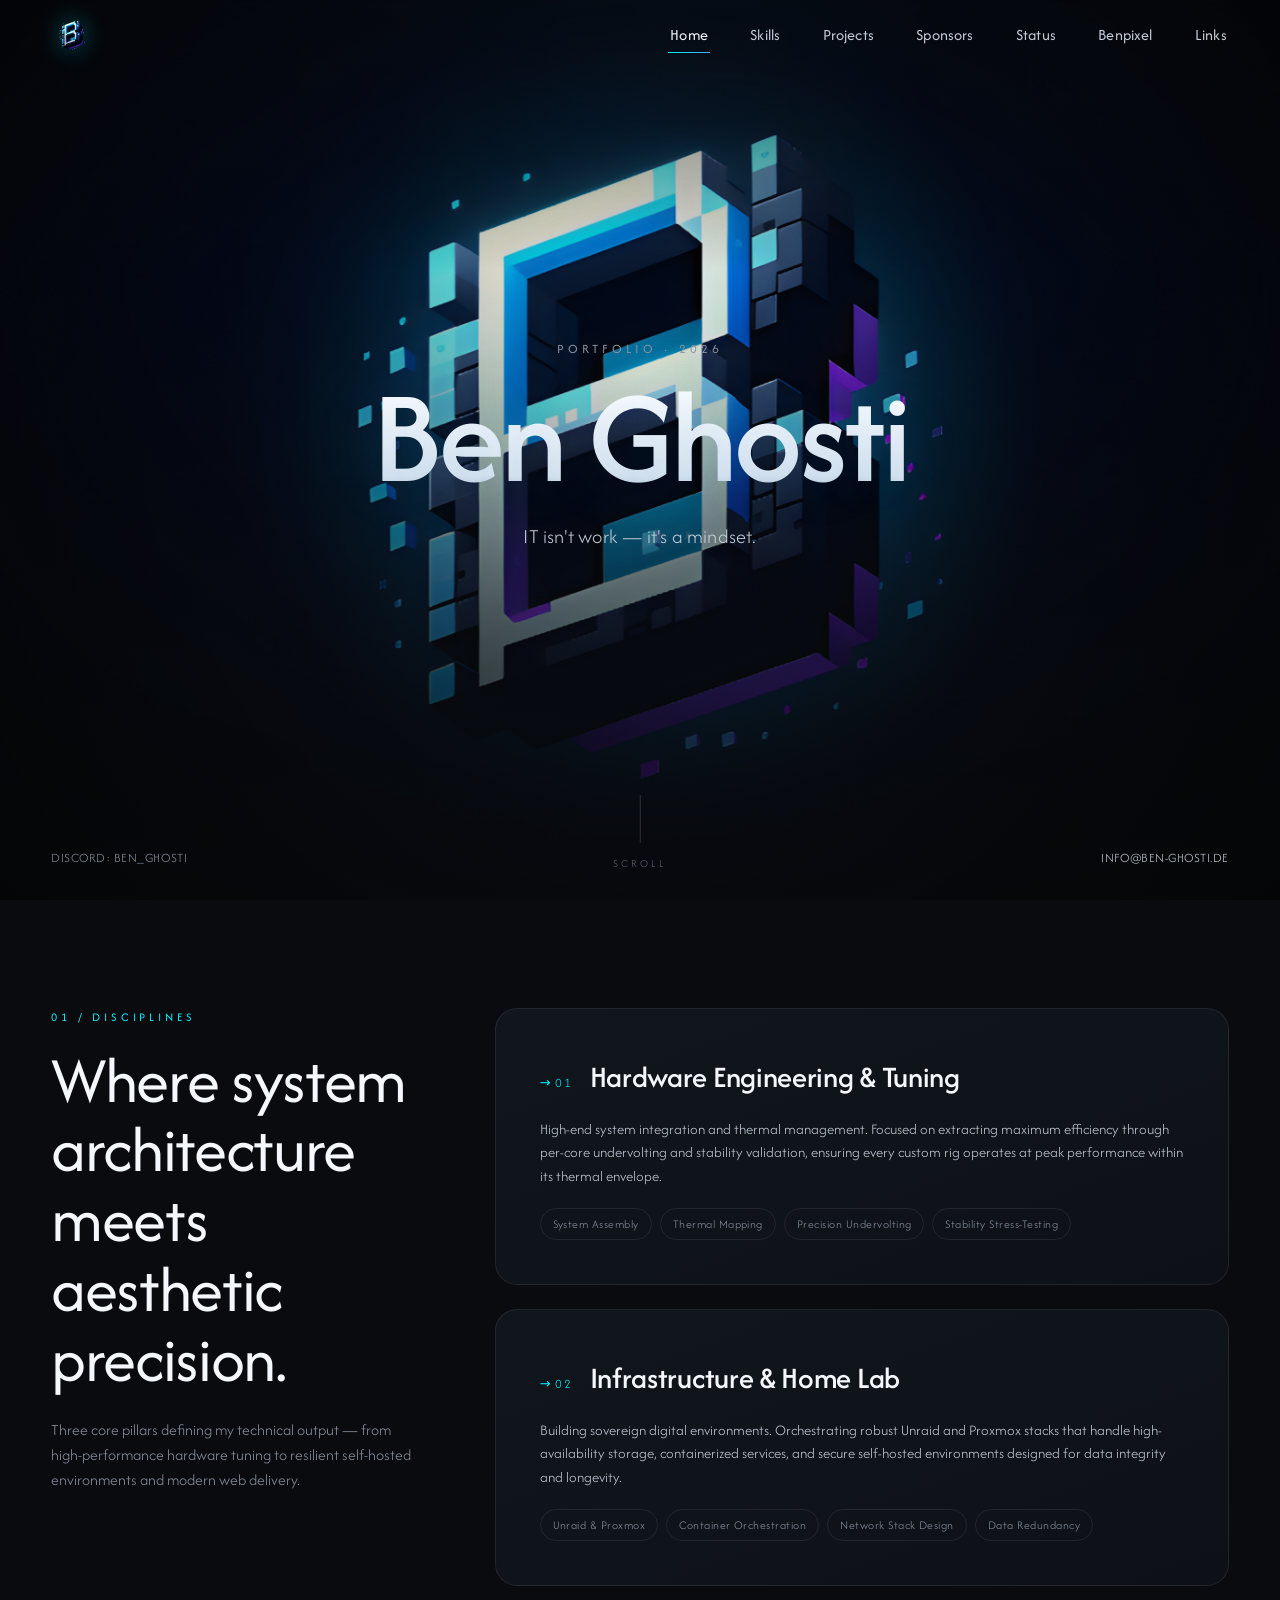
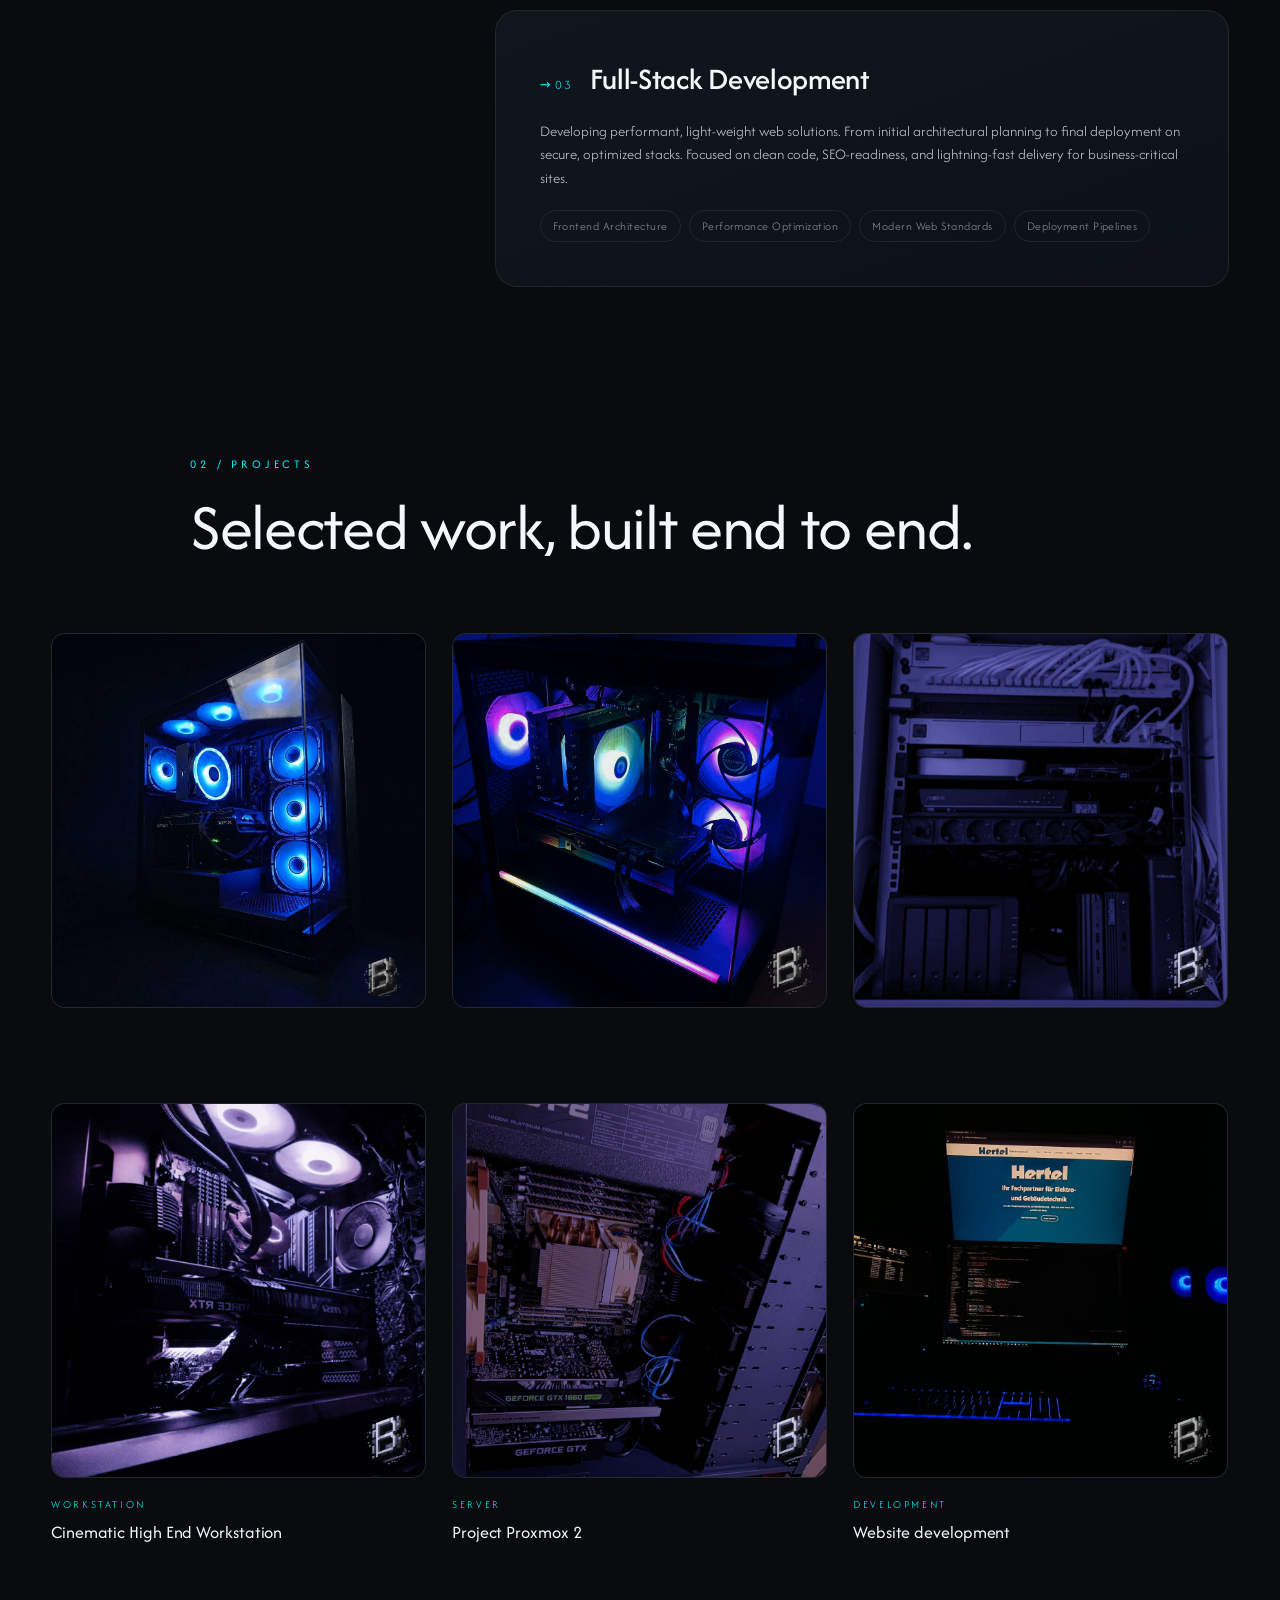
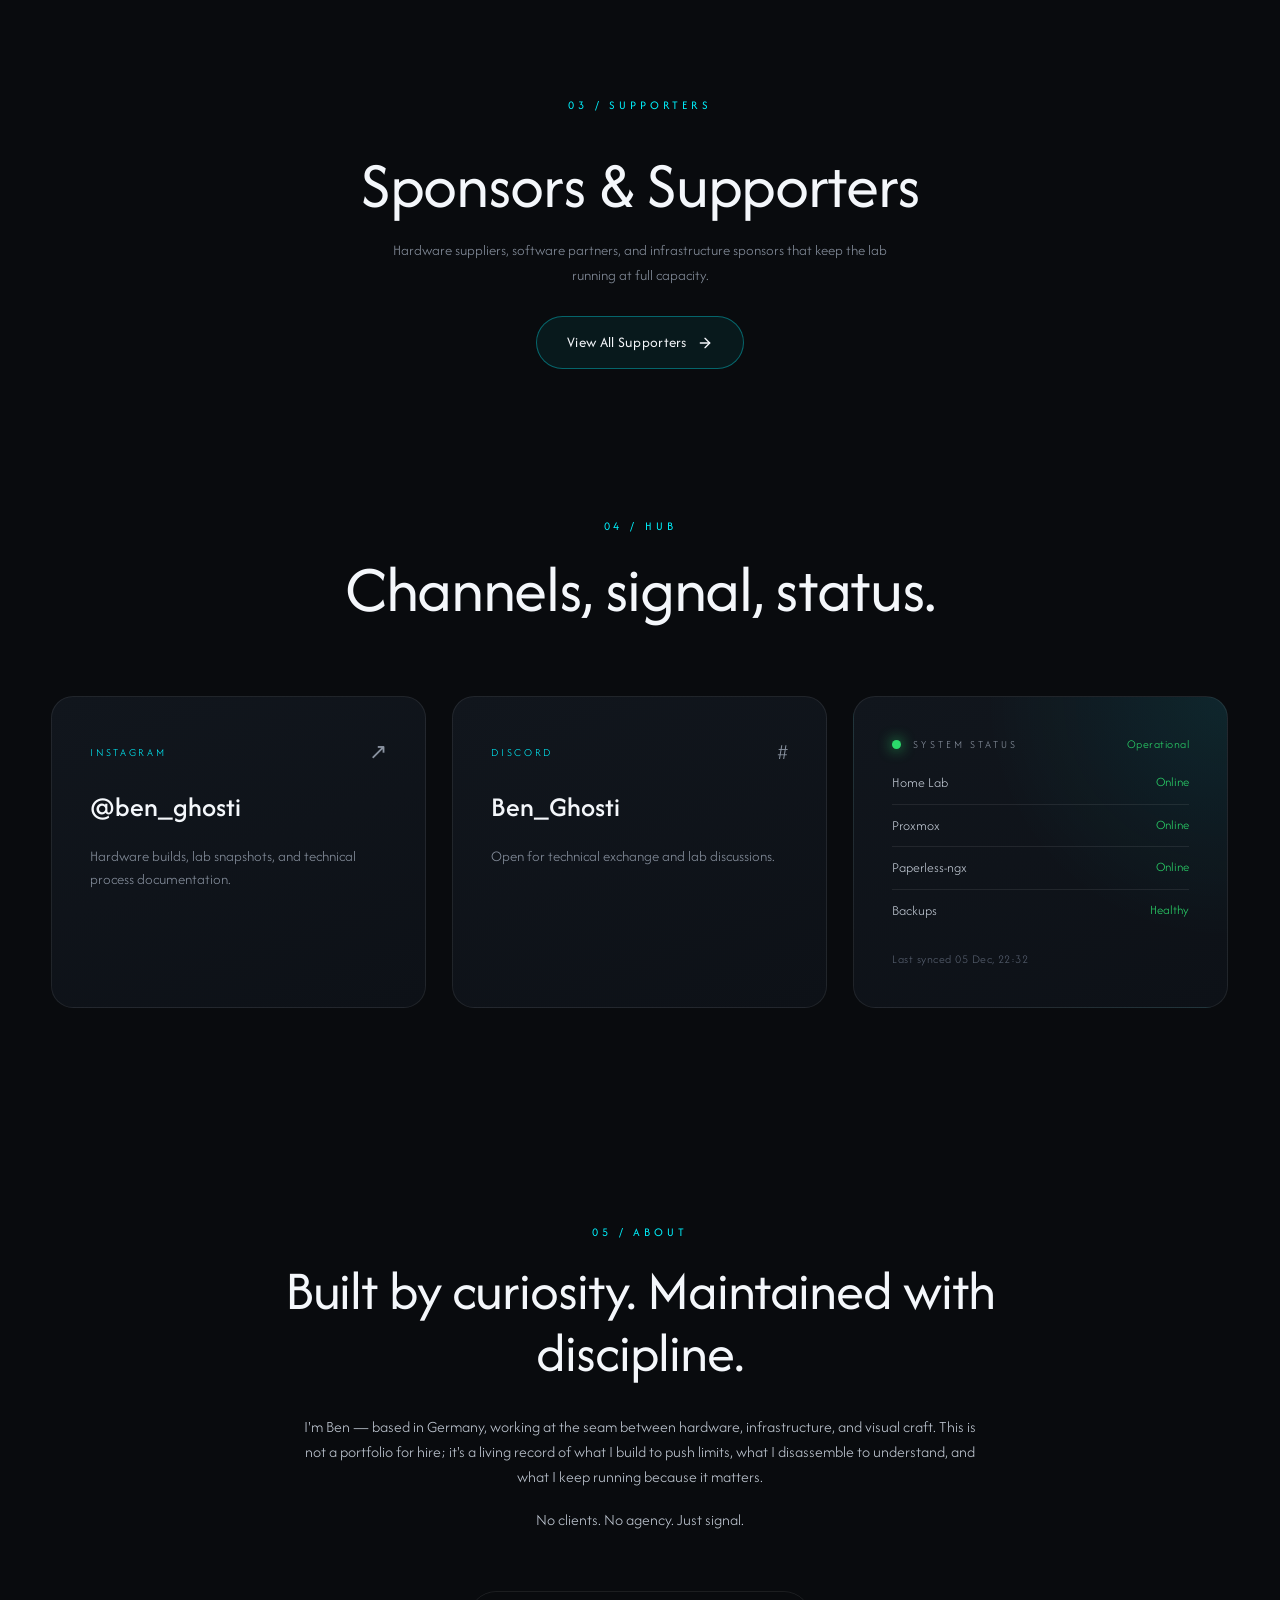
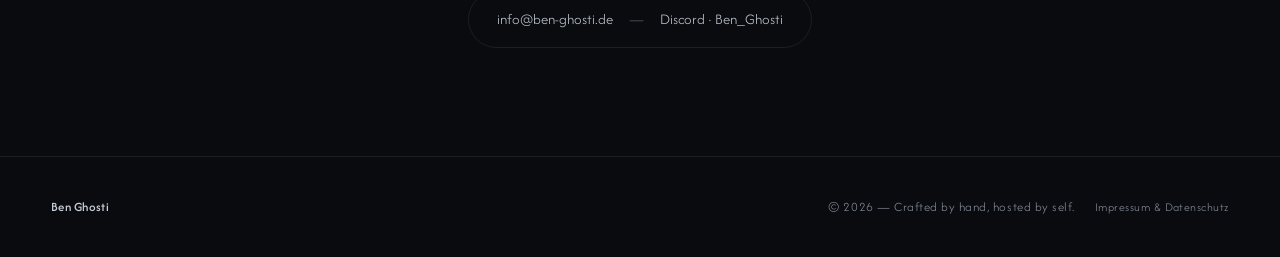
==== index.html @ a47c977f "Fix SEO, accessibility and mobile audit findings" ====
<!DOCTYPE html>

<html lang="en">
<head>
<meta charset="utf-8"/>
<meta content="width=device-width, initial-scale=1.0" name="viewport"/>
<meta content="Ben Ghosti — IT isn't work, it's a mindset. Hardware engineering, home lab infrastructure, and digital craftsmanship." name="description"/>
<meta content="#090b0e" name="theme-color"/>
<title>Ben Ghosti — IT Mindset</title>
<link href="assets/images/logo.png" rel="icon" type="image/png"/>
<link href="assets/css/fonts.css" rel="stylesheet"/>
<!-- Preload für optimierten LCP (Above-the-Fold Hero-Image) -->
<link as="image" fetchpriority="high" href="assets/images/hero-bg.jpg" rel="preload"/>
<link href="assets/css/style.css?v=20261116-3" rel="stylesheet"/>
<link rel="canonical" href="https://ben-ghosti.de/" />
<!-- JSON-LD für Sitelinks und Such-Integration -->
<script type="application/ld+json">
{
  "@context": "https://schema.org",
  "@type": "WebSite",
  "name": "Ben Ghosti IT Portfolio",
  "url": "https://ben-ghosti.de/",
  "hasPart": [
    { "@type": "WebPage", "name": "Projects", "url": "https://ben-ghosti.de/#projects" },
    { "@type": "WebPage", "name": "Skills", "url": "https://ben-ghosti.de/#domains" },
    { "@type": "WebPage", "name": "Sponsors", "url": "https://ben-ghosti.de/sponsors.html" },
    { "@type": "WebPage", "name": "System Status", "url": "https://ben-ghosti.de/status.html" },
    { "@type": "WebPage", "name": "Benpixel", "url": "https://ben-ghosti.de/benpixel/" }
  ]
}
</script>
</head>
<body>
<div aria-hidden="true" class="global-glow" data-global-glow=""></div>
<div aria-hidden="true" class="cursor-dot" data-cursor-dot=""></div>
<div aria-hidden="true" class="cursor-ring" data-cursor-ring=""></div>
<header class="nav-bar" data-nav="">
<div class="nav-inner">
<a aria-label="Ben Ghosti home" class="nav-brand" href="./index.html">
<img alt="Ben Ghosti logo" class="brand-mark" src="assets/images/logo.png"/>
</a>
<nav aria-label="Primary" class="nav-links" id="primary-nav">
<a class="nav-link active" href="./index.html">Home</a>
<a class="nav-link" href="./index.html#domains">Skills</a>
<a class="nav-link" href="./index.html#projects">Projects</a>
<a class="nav-link" href="./sponsors.html">Sponsors</a>
<a class="nav-link" href="./status.html">Status</a>
<a class="nav-link" href="./benpixel/">Benpixel</a>
<a class="nav-link" href="./index.html#links">Links</a>
</nav>
<button aria-controls="primary-nav" aria-expanded="false" aria-label="Toggle navigation" class="nav-toggle" data-nav-toggle="" type="button">
<span class="toggle-bar"></span>
<span class="toggle-bar"></span>
<span class="toggle-bar"></span>
</button>
</div>
</header>
<div class="nav-scrim" data-nav-scrim aria-hidden="true"></div>
<main>
<section class="section-hero" id="home">
<div class="hero-background-wrapper">
<img alt="" aria-hidden="true" class="hero-image" decoding="async" fetchpriority="high" src="assets/images/hero-bg.jpg"/>
<div class="hero-veil"></div>
<div class="hero-vignette"></div>
</div>
<div class="hero-content">
<p class="hero-eyebrow">Portfolio · 2026</p>
<h1 class="hero-title">Ben Ghosti</h1>
<p class="hero-tagline">IT isn't work — it's a mindset.</p>
</div>
<div class="hero-meta hero-meta-bottom-left">
<span class="meta-label">Discord: Ben_Ghosti</span>
</div>
<div class="hero-meta hero-meta-bottom-right">
<a class="meta-link" href="mailto:info@ben-ghosti.de">Info@ben-ghosti.de</a>
</div>
<a aria-label="Scroll to next section" class="hero-scroll" href="#domains">
<span class="scroll-track"><span class="scroll-thumb"></span></span>
<span class="scroll-label">Scroll</span>
</a>
</section>
<section class="section section-domains" id="domains">
<div class="grid-ratio-1x2">
<aside class="domain-sticky">
<p class="section-index">01 / Disciplines</p>
<h2 class="section-title">Where system architecture meets aesthetic precision.</h2>
<p class="section-lead">Three core pillars defining my technical output — from high-performance hardware tuning to resilient self-hosted environments and modern web delivery.</p>
</aside>
<div class="domain-stack">
<article class="card-2">
<header class="card-head">
<span class="card-index">→ 01</span>
<h3 class="card-title">Hardware Engineering &amp; Tuning</h3>
</header>
<p class="card-body">High-end system integration and thermal management. Focused on extracting maximum efficiency through per-core undervolting and stability validation, ensuring every custom rig operates at peak performance within its thermal envelope.</p>
<ul class="card-tags">
<li>System Assembly</li>
<li>Thermal Mapping</li>
<li>Precision Undervolting</li>
<li>Stability Stress-Testing</li>
</ul>
</article>
<article class="card-2">
<header class="card-head">
<span class="card-index">→ 02</span>
<h3 class="card-title">Infrastructure &amp; Home Lab</h3>
</header>
<p class="card-body">Building sovereign digital environments. Orchestrating robust Unraid and Proxmox stacks that handle high-availability storage, containerized services, and secure self-hosted environments designed for data integrity and longevity.</p>
<ul class="card-tags">
<li>Unraid &amp; Proxmox</li>
<li>Container Orchestration</li>
<li>Network Stack Design</li>
<li>Data Redundancy</li>
</ul>
</article>
<article class="card-2">
<header class="card-head">
<span class="card-index">→ 03</span>
<h3 class="card-title">Full-Stack Development</h3>
</header>
<p class="card-body">Developing performant, light-weight web solutions. From initial architectural planning to final deployment on secure, optimized stacks. Focused on clean code, SEO-readiness, and lightning-fast delivery for business-critical sites.</p>
<ul class="card-tags">
<li>Frontend Architecture</li>
<li>Performance Optimization</li>
<li>Modern Web Standards</li>
<li>Deployment Pipelines</li>
</ul>
</article>
</div>
</div>
</section>
<section class="section section-projects" id="projects">
<header class="section-header">
<p class="section-index">02 / Projects</p>
<h2 class="section-title">Selected work, built end to end.</h2>
</header>
<div class="project-grid">
<div class="project-card">
<div class="utility-aspect-1x1">
<img alt="My Workstation — Glacier" decoding="async" height="800" loading="lazy" src="assets/images/project1.jpg" width="800"/>
</div>
<div class="project-meta">
<span class="project-tag">Build</span>
<h3 class="project-name">My Workstation — Glacier</h3>
</div>
</div>
<div class="project-card">
<div class="utility-aspect-1x1">
<img alt="Gaming Build with air cooling" decoding="async" height="800" loading="lazy" src="assets/images/project2.jpg" width="800"/>
</div>
<div class="project-meta">
<span class="project-tag">Home Lab</span>
<h3 class="project-name">Gaming Build</h3>
</div>
</div>
<div class="project-card">
<div class="utility-aspect-1x1">
<img alt="Custom Network Stack Rack" decoding="async" height="800" loading="lazy" src="assets/images/project3.jpg" width="800"/>
</div>
<div class="project-meta">
<span class="project-tag">Network</span>
<h3 class="project-name">Network Stack</h3>
</div>
</div>
<div class="project-card">
<div class="utility-aspect-1x1">
<img alt="Cinematic High End Workstation Detail" decoding="async" height="800" loading="lazy" src="assets/images/project4.jpg" width="800"/>
</div>
<div class="project-meta">
<span class="project-tag">Workstation</span>
<h3 class="project-name">Cinematic High End Workstation</h3>
</div>
</div>
<div class="project-card">
<div class="utility-aspect-1x1">
<img alt="Project Proxmox 2 Server Hardware" decoding="async" height="800" loading="lazy" src="assets/images/project5.jpg" width="800"/>
</div>
<div class="project-meta">
<span class="project-tag">Server</span>
<h3 class="project-name">Project Proxmox 2</h3>
</div>
</div>
<div class="project-card">
<div class="utility-aspect-1x1">
<img alt="Website development workspace" decoding="async" height="800" loading="lazy" src="assets/images/project6.jpg" width="800"/>
</div>
<div class="project-meta">
<span class="project-tag">Development</span>
<h3 class="project-name">Website development</h3>
</div>
</div>
</div>
</section>
<section class="section section-sponsors-teaser" id="sponsors-teaser">
<div class="section-container">
<div class="teaser-box">
<p class="section-index">03 / Supporters</p>
<h2 class="section-heading">Sponsors &amp; Supporters</h2>
<p class="section-subheading">Hardware suppliers, software partners, and infrastructure sponsors that keep the lab running at full capacity.</p>
<a class="cta-button" href="./sponsors.html">
          View All Supporters
          <svg aria-hidden="true" class="cta-icon" fill="none" height="16" stroke="currentColor" stroke-linecap="round" stroke-linejoin="round" stroke-width="2" viewbox="0 0 24 24" width="16" xmlns="http://www.w3.org/2000/svg"><line x1="5" x2="19" y1="12" y2="12"></line><polyline points="12 5 19 12 12 19"></polyline></svg>
</a>
</div>
</div>
</section>
<section class="section section-links" id="links">
<header class="section-header">
<p class="section-index">04 / Hub</p>
<h2 class="section-title">Channels, signal, status.</h2>
</header>
<div class="link-hub">
<a class="link-card" href="https://instagram.com/ben_ghosti" rel="noopener noreferrer" target="_blank">
<div class="link-card-head">
<span class="link-card-tag">Instagram</span>
<span aria-hidden="true" class="link-card-arrow">↗</span>
</div>
<h3 class="link-card-title">@ben_ghosti</h3>
<p class="link-card-desc">Hardware builds, lab snapshots, and technical process documentation.</p>
</a>
<div class="link-card">
<div class="link-card-head">
<span class="link-card-tag">Discord</span>
<span aria-hidden="true" class="link-card-arrow">#</span>
</div>
<h3 class="link-card-title">Ben_Ghosti</h3>
<p class="link-card-desc">Open for technical exchange and lab discussions.</p>
</div>
<a class="status-module reveal is-visible" data-status-module="" href="./status.html">
<div class="status-head">
<div class="status-led" data-status-led=""></div>
<span class="status-label">System Status</span>
<span class="status-state" data-status-state="">Operational</span>
</div>
<ul class="status-list">
<li><span>Home Lab</span><em data-status-item="">Online</em></li>
<li><span>Proxmox</span><em data-status-item="">Online</em></li>
<li><span>Paperless-ngx</span><em data-status-item="">Online</em></li>
<li><span>Backups</span><em data-status-item="">Healthy</em></li>
</ul>
<p class="status-foot">Last synced <time data-status-time="">09 Jun, 22:10</time></p>
</a>
</div>
</section>
<section class="section section-about" id="about">
<div class="about-wrap">
<p class="section-index">05 / About</p>
<h2 class="about-title">Built by curiosity. Maintained with discipline.</h2>
<p class="about-body">I'm Ben — based in Germany, working at the seam between hardware, infrastructure, and visual craft. This is not a portfolio for hire; it's a living record of what I build to push limits, what I disassemble to understand, and what I keep running because it matters.</p>
<p class="about-body">No clients. No agency. Just signal.</p>
<div class="about-contact">
<a class="contact-link" href="mailto:info@ben-ghosti.de">info@ben-ghosti.de</a>
<span aria-hidden="true" class="contact-sep">—</span>
<span class="contact-link">Discord · Ben_Ghosti</span>
</div>
</div>
</section>
</main>
<footer class="site-footer">
<div class="footer-inner">
<a class="footer-brand" href="./index.html">Ben Ghosti</a>
<div class="footer-end">
<span class="footer-meta">© <span data-year="">2026</span> — Crafted by hand, hosted by self.</span>
<a class="footer-legal-link" href="./legal.html">Impressum &amp; Datenschutz</a>
</div>
</div>
</footer>
<script defer="" src="assets/js/main.js"></script>
</body>
</html>
---- assets/css/fonts.css ----
/* Afacad Flux — lokal gehostet (SIL Open Font License 1.1) */

@font-face {
  font-family: 'Afacad Flux';
  font-style: normal;
  font-weight: 200 900;
  font-display: swap;
  src: url('../fonts/afacad-flux-latin-ext.woff2') format('woff2');
  unicode-range: U+0100-02BA, U+02BD-02C5, U+02C7-02CC, U+02CE-02D7, U+02DD-02FF, U+0304, U+0308, U+0329, U+1D00-1DBF, U+1E00-1E9F, U+1EF2-1EFF, U+2020, U+20A0-20AB, U+20AD-20C0, U+2113, U+2C60-2C7F, U+A720-A7FF;
}

@font-face {
  font-family: 'Afacad Flux';
  font-style: normal;
  font-weight: 200 900;
  font-display: swap;
  src: url('../fonts/afacad-flux-latin.woff2') format('woff2');
  unicode-range: U+0000-00FF, U+0131, U+0152-0153, U+02BB-02BC, U+02C6, U+02DA, U+02DC, U+0304, U+0308, U+0329, U+2000-206F, U+20AC, U+2122, U+2191, U+2193, U+2212, U+2215, U+FEFF, U+FFFD;
}
---- assets/css/style.css ----
html {
  font-size: 125% !important;
  scroll-behavior: smooth;
  -webkit-text-size-adjust: 100%;
  text-size-adjust: 100%;
}

body {
  font-size: 1rem !important;
}

:root {
  --bg-0: #090b0e;
  --bg-1: #0d1117;
  --bg-2: #11161d;
  --bg-3: #161c25;
  --line: rgba(255, 255, 255, 0.08);
  --line-strong: rgba(255, 255, 255, 0.16);
  --ink-0: #f4f7fb;
  --ink-1: #c5cdd8;
  --ink-2: #8a93a1;
  --ink-3: #5a6373;
  --accent-cyan: #00f2fe;
  --accent-blue: #4facfe;
  --accent-violet: #7f00ff;
  --accent-glow: 0 0 32px rgba(0, 242, 254, 0.18);
  --ease-premium: cubic-bezier(0.22, 1, 0.36, 1);
  --ease-snap: cubic-bezier(0.65, 0, 0.35, 1);
  --maxw: 1440px;
  --gutter: clamp(20px, 4vw, 72px);
  --radius-m: 14px;
  --radius-l: 22px;
}

*, *::before, *::after { box-sizing: border-box; }

/* Global background glow (cursor-tracked) */
.global-glow {
  position: fixed;
  inset: 0;
  width: 100vw;
  height: 100vh;
  pointer-events: none;
  z-index: 0;
  opacity: 0;
  transition: opacity 600ms var(--ease-premium);
  background: radial-gradient(
    700px circle at var(--mx, 50%) var(--my, 50%),
    rgba(0, 242, 254, 0.16) 0%,
    rgba(127, 0, 255, 0.09) 32%,
    rgba(9, 11, 14, 0) 68%
  );
  mix-blend-mode: screen;
  will-change: background;
}

main,
footer.site-footer {
  position: relative;
  z-index: 1;
}

body.cursor-active .global-glow {
  opacity: 1;
}

body {
  margin: 0;
  background: var(--bg-0);
  color: var(--ink-0);
  font-family: 'Afacad Flux', system-ui, -apple-system, Segoe UI, Helvetica, Arial, sans-serif;
  font-weight: 300;
  line-height: 1.55;
  -webkit-font-smoothing: antialiased;
  text-rendering: optimizeLegibility;
  overflow-x: hidden;
}

img { display: block; max-width: 100%; height: auto; }

.utility-aspect-1x1 img {
  max-width: none;
}
a { color: inherit; text-decoration: none; }
button { font: inherit; color: inherit; background: none; border: 0; cursor: pointer; }
ul { list-style: none; padding: 0; margin: 0; }

.sr-only {
  position: absolute;
  width: 1px;
  height: 1px;
  padding: 0;
  margin: -1px;
  overflow: hidden;
  clip: rect(0, 0, 0, 0);
  white-space: nowrap;
  border: 0;
}

::selection { background: var(--accent-cyan); color: var(--bg-0); }

.nav-bar {
  position: fixed;
  top: 0;
  left: 0;
  width: 100%;
  z-index: 100;
  padding: 14px var(--gutter);
  transition: background-color 400ms var(--ease-premium), border-color 400ms var(--ease-premium);
  border-bottom: 1px solid transparent;
}
.nav-bar.is-scrolled {
  background: rgba(9, 11, 14, 0.92);
  border-bottom-color: var(--line);
}
.nav-bar.nav-open {
  background: rgba(9, 11, 14, 0.97);
  border-bottom-color: var(--line);
}

.nav-inner {
  max-width: var(--maxw);
  margin: 0 auto;
  display: flex;
  align-items: center;
  justify-content: space-between;
  gap: 24px;
}

.nav-brand { display: inline-flex; align-items: center; }
.brand-mark {
  width: 42px;
  height: 42px;
  object-fit: contain;
  filter: drop-shadow(0 0 12px rgba(0, 242, 254, 0.35));
  transition: transform 600ms var(--ease-premium);
}

.nav-brand:hover .brand-mark { transform: scale(1.08) rotate(-2deg); }

.nav-links {
  display: flex;
  gap: clamp(20px, 3vw, 56px);
  align-items: center;
}
.nav-link {
  position: relative;
  font-size: 16px;
  font-weight: 400;
  color: var(--ink-1);
  letter-spacing: 0.01em;
  padding: 6px 2px;
  transition: color 300ms var(--ease-premium);
}
.nav-link::after {
  content: '';
  position: absolute;
  left: 0; right: 0; bottom: 0;
  height: 1px;
  background: linear-gradient(90deg, var(--accent-cyan), var(--accent-blue));
  transform: scaleX(0);
  transform-origin: left center;
  transition: transform 450ms var(--ease-premium);
}
.nav-link:hover { color: var(--ink-0); }
.nav-link:hover::after { transform: scaleX(1); }

.nav-toggle {
  display: none;
  width: 44px;
  height: 44px;
  position: relative;
  border-radius: 10px;
  border: 1px solid var(--line);
  transition: border-color 300ms var(--ease-premium), background-color 300ms var(--ease-premium);
}
.nav-toggle:hover { border-color: var(--line-strong); }
.toggle-bar {
  position: absolute;
  left: 50%;
  width: 20px;
  height: 1.5px;
  background: var(--ink-0);
  transform: translateX(-50%);
  transition: transform 400ms var(--ease-snap), opacity 250ms var(--ease-snap), top 400ms var(--ease-snap);
}
.toggle-bar:nth-child(1) { top: 15px; }
.toggle-bar:nth-child(2) { top: 21px; }
.toggle-bar:nth-child(3) { top: 27px; }
.nav-toggle.is-active .toggle-bar:nth-child(1) { top: 21px; transform: translateX(-50%) rotate(45deg); }
.nav-toggle.is-active .toggle-bar:nth-child(2) { opacity: 0; }
.nav-toggle.is-active .toggle-bar:nth-child(3) { top: 21px; transform: translateX(-50%) rotate(-45deg); }

.nav-scrim { display: none; }

.section-hero {
  position: relative;
  height: 100vh;
  height: 100svh;
  min-height: 100vh;
  min-height: 100svh;
  display: grid;
  place-items: center;
  padding: 0 var(--gutter);
  overflow: hidden;
  isolation: isolate;
}

.hero-background-wrapper {
  position: absolute;
  inset: 0;
  z-index: -1;
}
.hero-image {
  position: absolute;
  inset: 0;
  width: 100%;
  height: 100%;
  object-fit: cover;
  opacity: 0;
  animation: heroFadeIn 1400ms var(--ease-premium) 120ms forwards;
  will-change: opacity;
}

@keyframes heroFadeIn {
  from { opacity: 0; }
  to   { opacity: 1; }
}

.hero-veil {
  position: absolute;
  inset: 0;
  background:
    radial-gradient(ellipse at 50% 40%, rgba(9, 11, 14, 0) 0%, rgba(9, 11, 14, 0.5) 60%, rgba(9, 11, 14, 0.92) 100%),
    linear-gradient(180deg, rgba(9, 11, 14, 0.4) 0%, rgba(9, 11, 14, 0) 30%, rgba(9, 11, 14, 0.85) 100%);
}
.hero-vignette {
  position: absolute;
  inset: 0;
  background: radial-gradient(circle at 50% 50%, transparent 40%, rgba(0,0,0,0.55) 100%);
  pointer-events: none;
}

.hero-meta {
  position: absolute;
  display: flex; /* Ändere von inline-flex zu flex */
  align-items: center;
  gap: 10px;
  font-size: 13px;
  font-weight: 300;
  letter-spacing: 0.04em;
  color: var(--ink-2);
  text-transform: uppercase;
  z-index: 2;
  
  /* NEU: Das sorgt für eine exakte Ausrichtung */
  height: 20px; /* Gib den Containern eine feste Höhe */
}

/* Damit die Positionen auch bei verschiedenen Textlängen exakt gleich bleiben: */
.hero-meta-top-left { top: 72px; left: var(--gutter); }
.hero-meta-top-right { top: 72px; right: var(--gutter); text-align: right; justify-content: flex-end; }

.hero-meta-top-left { top: 72px; left: var(--gutter); }
.hero-meta-top-right { top: 72px; right: var(--gutter); }
.hero-meta-bottom-left { bottom: 32px; left: var(--gutter); }
.hero-meta-bottom-right { bottom: 32px; right: var(--gutter); }
.meta-link { color: var(--ink-1); transition: color 300ms var(--ease-premium); }
.meta-link:hover { color: var(--accent-cyan); }
.meta-dot {
  width: 7px; height: 7px; border-radius: 50%;
  background: var(--accent-cyan);
  box-shadow: 0 0 12px var(--accent-cyan);
  animation: pulse 2.4s ease-in-out infinite;
}
@keyframes pulse {
  0%, 100% { opacity: 1; transform: scale(1); }
  50% { opacity: 0.45; transform: scale(0.85); }
}

.hero-content {
  position: relative;
  z-index: 2;
  text-align: center;
  max-width: 1100px;
  padding: 0 0 8px;
}
.hero-eyebrow {
  margin: 0 0 14px;
  font-size: 13px;
  letter-spacing: 0.32em;
  text-transform: uppercase;
  color: var(--ink-2);
  font-weight: 400;
}
.hero-title {
  margin: 0;
  font-size: clamp(56px, 10.5vw, 168px);
  font-weight: 500;
  line-height: 0.95;
  letter-spacing: -0.025em;
  background: linear-gradient(180deg, #ffffff 0%, #d5e2ee 80%, #a8b9cb 100%);
  -webkit-background-clip: text;
  background-clip: text;
  color: transparent;
  text-shadow: 0 0 80px rgba(79, 172, 254, 0.12);
}
.hero-tagline {
  margin: 20px auto 0;
  font-size: clamp(16px, 1.6vw, 22px);
  color: var(--ink-1);
  font-weight: 300;
  letter-spacing: 0.01em;
}

.hero-scroll {
  position: absolute;
  bottom: 28px;
  left: 50%;
  transform: translateX(-50%);
  display: flex;
  flex-direction: column;
  align-items: center;
  gap: 12px;
  z-index: 2;
}
.scroll-track {
  width: 1px;
  height: 48px;
  background: var(--line-strong);
  position: relative;
  overflow: hidden;
}
.scroll-thumb {
  position: absolute;
  top: -20px;
  left: 0;
  width: 1px;
  height: 20px;
  background: linear-gradient(180deg, transparent, var(--accent-cyan));
  animation: scrollFlow 2.2s var(--ease-premium) infinite;
}
@keyframes scrollFlow {
  0% { top: -20px; }
  100% { top: 48px; }
}
.scroll-label {
  font-size: 11px;
  letter-spacing: 0.28em;
  text-transform: uppercase;
  color: var(--ink-3);
}

@media (max-width: 340px) {
  .hero-scroll { display: none; }
}

.section {
  padding: clamp(80px, 12vh, 160px) var(--gutter);
  max-width: var(--maxw);
  margin: 0 auto;
}

.section-header {
  margin: 0 auto clamp(48px, 8vh, 96px);
  max-width: 900px;
}
.section-index {
  margin: 0 0 18px;
  font-size: 12px;
  letter-spacing: 0.32em;
  text-transform: uppercase;
  color: var(--accent-cyan);
  font-weight: 400;
}
.section-title {
  margin: 0;
  font-size: clamp(34px, 5.2vw, 72px);
  font-weight: 400;
  line-height: 1.05;
  letter-spacing: -0.02em;
  color: var(--ink-0);
}
.section-lead {
  margin: 24px 0 0;
  font-size: clamp(16px, 1.2vw, 18px);
  color: var(--ink-2);
  max-width: 480px;
}

.grid-ratio-1x2 {
  display: grid;
  grid-template-columns: 1fr 2fr;
  gap: clamp(40px, 6vw, 96px);
  align-items: start;
}
.domain-sticky {
  position: sticky;
  top: 140px;
}
.domain-stack {
  display: flex;
  flex-direction: column;
  gap: 24px;
}

.card-2 {
  position: relative;
  padding: clamp(28px, 3.4vw, 44px);
  background: linear-gradient(160deg, var(--bg-2) 0%, var(--bg-1) 100%);
  border: 1px solid var(--line);
  border-radius: var(--radius-l);
  transition: border-color 500ms var(--ease-premium), transform 500ms var(--ease-premium);
  overflow: hidden;
}
.card-2::before {
  content: '';
  position: absolute;
  inset: 0;
  background: linear-gradient(135deg, rgba(0, 242, 254, 0.06), transparent 40%);
  opacity: 0;
  transition: opacity 600ms var(--ease-premium);
  pointer-events: none;
}
.card-2:hover { border-color: var(--line-strong); transform: translateY(-2px); }
.card-2:hover::before { opacity: 1; }
.card-head { display: flex; align-items: baseline; gap: 18px; margin-bottom: 18px; }
.card-index { font-size: 13px; color: var(--accent-cyan); letter-spacing: 0.08em; }
.card-title {
  margin: 0;
  font-size: clamp(22px, 2.4vw, 32px);
  font-weight: 500;
  letter-spacing: -0.01em;
}
.card-body {
  margin: 0 0 20px;
  color: var(--ink-1);
  font-size: clamp(15px, 1.05vw, 16.5px);
}
.card-tags { display: flex; flex-wrap: wrap; gap: 8px; }
.card-tags li {
  font-size: 12px;
  padding: 6px 12px;
  border: 1px solid var(--line);
  border-radius: 999px;
  color: var(--ink-2);
  letter-spacing: 0.04em;
}

.section-projects { padding-top: 60px; }

.project-grid {
  display: grid;
  grid-template-columns: repeat(3, 1fr);
  gap: clamp(16px, 2vw, 28px);
  min-width: 0;
}

.project-card {
  display: block;
  min-width: 0;
  transition: transform 600ms var(--ease-premium);
  will-change: transform;
}
.utility-aspect-1x1 {
  position: relative;
  width: 100%;
  min-width: 0;
  aspect-ratio: 1 / 1;
  overflow: hidden;
  border-radius: var(--radius-m);
  border: 1px solid var(--line);
  background: var(--bg-2);
}
.utility-aspect-1x1 img {
  position: absolute;
  inset: 0;
  width: 100%;
  height: 100%;
  max-width: none;
  object-fit: cover;
  opacity: 1;
  transition: transform 900ms var(--ease-premium);
  will-change: transform;
}
.project-card:hover .utility-aspect-1x1 img {
  transform: scale(1.06);
  opacity: 0.92;
}
.project-card:hover .utility-aspect-1x1 {
  border-color: var(--line-strong);
}
.project-meta {
  margin-top: 18px;
  display: flex;
  flex-direction: column;
  gap: 6px;
}
.project-tag {
  font-size: 11px;
  letter-spacing: 0.24em;
  text-transform: uppercase;
  color: var(--accent-cyan);
}
.project-name {
  margin: 0;
  font-size: 18px;
  font-weight: 400;
  color: var(--ink-0);
  letter-spacing: -0.005em;
}

.link-hub {
  display: grid;
  grid-template-columns: repeat(3, 1fr);
  gap: clamp(18px, 2vw, 28px);
}

.link-card {
  padding: clamp(28px, 3vw, 40px);
  border: 1px solid var(--line);
  border-radius: var(--radius-l);
  background: linear-gradient(160deg, var(--bg-2), var(--bg-1));
  display: flex;
  flex-direction: column;
  gap: 16px;
  transition: transform 500ms var(--ease-premium), border-color 500ms var(--ease-premium);
}
.link-card:hover { transform: translateY(-3px); border-color: var(--accent-cyan); }
.link-card-head { display: flex; justify-content: space-between; align-items: center; }
.link-card-tag {
  font-size: 11px;
  letter-spacing: 0.24em;
  text-transform: uppercase;
  color: var(--accent-cyan);
}
.link-card-arrow {
  font-size: 22px;
  color: var(--ink-2);
  transition: transform 500ms var(--ease-premium), color 500ms var(--ease-premium);
}
.link-card:hover .link-card-arrow { transform: translate(4px, -4px); color: var(--accent-cyan); }
.link-card-title { margin: 0; font-size: clamp(22px, 2.2vw, 28px); font-weight: 500; }
.link-card-desc { margin: 0; color: var(--ink-2); font-size: 15px; }

.status-module {
  padding: clamp(28px, 3vw, 40px);
  border: 1px solid var(--line);
  border-radius: var(--radius-l);
  background:
    radial-gradient(circle at 100% 0%, rgba(0, 242, 254, 0.08), transparent 50%),
    linear-gradient(160deg, var(--bg-2), var(--bg-1));
  display: flex;
  flex-direction: column;
  gap: 18px;
}
.status-head { display: flex; align-items: center; gap: 12px; }
.status-led {
  width: 9px; height: 9px; border-radius: 50%;
  background: #2bd96b;
  box-shadow: 0 0 14px #2bd96b;
  animation: pulse 2s ease-in-out infinite;
}
.status-label {
  font-size: 11px;
  letter-spacing: 0.28em;
  text-transform: uppercase;
  color: var(--ink-2);
  flex: 1;
}
.status-state {
  font-size: 12px;
  color: #2bd96b;
  letter-spacing: 0.04em;
}
.status-list { display: flex; flex-direction: column; gap: 10px; }
.status-list li {
  display: flex;
  justify-content: space-between;
  font-size: 14px;
  padding-bottom: 10px;
  border-bottom: 1px solid var(--line);
  color: var(--ink-1);
}
.status-list li:last-child { border-bottom: 0; }
.status-list em {
  font-style: normal;
  color: #2bd96b;
  font-size: 13px;
}
.status-foot { margin: 0; font-size: 12px; color: var(--ink-3); letter-spacing: 0.04em; }
.status-module.is-hidden { display: none; }

.section-about { text-align: center; }
.about-wrap { max-width: 880px; margin: 0 auto; }
.about-title {
  margin: 16px 0 32px;
  font-size: clamp(32px, 4.4vw, 64px);
  font-weight: 400;
  letter-spacing: -0.02em;
  line-height: 1.1;
}
.about-body {
  margin: 0 auto 18px;
  font-size: clamp(16px, 1.2vw, 19px);
  color: var(--ink-1);
  max-width: 680px;
}
.about-contact {
  margin-top: 40px;
  display: inline-flex;
  align-items: center;
  gap: 16px;
  flex-wrap: wrap;
  justify-content: center;
  padding: 16px 28px;
  border: 1px solid var(--line);
  border-radius: 999px;
  font-size: 15px;
  color: var(--ink-1);
}
.contact-link { transition: color 300ms var(--ease-premium); }
.contact-link:hover { color: var(--accent-cyan); }
.contact-sep { color: var(--ink-3); }

.site-footer {
  padding: 40px var(--gutter);
  border-top: 1px solid var(--line);
}
.footer-inner {
  max-width: var(--maxw);
  margin: 0 auto;
  display: flex;
  justify-content: space-between;
  align-items: center;
  gap: 16px;
  flex-wrap: wrap;
  color: var(--ink-2);
  font-size: 13px;
  letter-spacing: 0.04em;
}
.footer-brand { color: var(--ink-1); font-weight: 500; letter-spacing: 0.02em; }
a.footer-brand { text-decoration: none; transition: color 300ms var(--ease-premium); }
a.footer-brand:hover { color: var(--accent-cyan); }

.footer-end {
  display: flex;
  align-items: center;
  gap: 20px;
  flex-wrap: wrap;
  justify-content: flex-end;
}

.footer-legal-link {
  color: var(--ink-2);
  font-size: 12px;
  letter-spacing: 0.04em;
  transition: color 300ms var(--ease-premium);
}
.footer-legal-link:hover { color: var(--ink-1); }
.footer-legal-link[aria-current="page"] { color: var(--ink-2); pointer-events: none; }

.section-legal {
  padding-top: clamp(120px, 16vh, 180px);
  max-width: 820px;
}

.legal-header {
  margin-bottom: clamp(40px, 6vh, 72px);
}

.legal-title {
  margin: 0;
  font-size: clamp(32px, 4.8vw, 56px);
  font-weight: 400;
  line-height: 1.1;
  letter-spacing: -0.02em;
}

.legal-lead {
  margin: 18px 0 0;
  color: var(--ink-2);
  font-size: clamp(15px, 1.1vw, 17px);
  line-height: 1.6;
}

.legal-block + .legal-block {
  margin-top: clamp(48px, 8vh, 80px);
}

.legal-heading {
  margin: 0 0 20px;
  font-size: clamp(22px, 2.4vw, 28px);
  font-weight: 500;
  color: var(--ink-0);
}

.legal-card {
  padding: clamp(24px, 3vw, 36px);
  border: 1px solid var(--line);
  border-radius: var(--radius-l);
  background: rgba(13, 17, 23, 0.55);
}

.legal-subheading {
  margin: 28px 0 10px;
  font-size: 14px;
  font-weight: 500;
  letter-spacing: 0.06em;
  text-transform: uppercase;
  color: var(--accent-cyan);
}
.legal-card .legal-subheading:first-child { margin-top: 0; }

.legal-text {
  margin: 0 0 14px;
  color: var(--ink-1);
  font-size: 15px;
  line-height: 1.65;
}
.legal-text:last-child { margin-bottom: 0; }

.legal-text a,
.legal-list a {
  color: var(--ink-0);
  text-decoration: underline;
  text-decoration-color: rgba(0, 242, 254, 0.35);
  text-underline-offset: 3px;
  transition: color 300ms var(--ease-premium), text-decoration-color 300ms var(--ease-premium);
}
.legal-text a:hover,
.legal-list a:hover {
  color: var(--accent-cyan);
  text-decoration-color: var(--accent-cyan);
}

.legal-list {
  margin: 0 0 14px;
  padding-left: 1.2em;
  color: var(--ink-1);
  font-size: 15px;
  line-height: 1.65;
}
.legal-list li + li { margin-top: 6px; }

.legal-address-figure {
  margin: 12px 0 0;
}

.legal-address-img {
  max-width: 100%;
  width: min(100%, 480px);
  border-radius: var(--radius-m);
  border: 1px solid var(--line);
  background: var(--bg-2);
}

.legal-caption {
  margin-top: 10px;
  font-size: 12px;
  color: var(--ink-3);
  letter-spacing: 0.02em;
}

.legal-note {
  margin: 28px 0 0;
  padding-top: 20px;
  border-top: 1px solid var(--line);
  font-size: 12px;
  color: var(--ink-2);
  letter-spacing: 0.04em;
}

.reveal {
  opacity: 0;
  transform: translateY(28px);
  transition: opacity 900ms var(--ease-premium), transform 900ms var(--ease-premium);
  will-change: opacity, transform;
}
.reveal.is-visible { opacity: 1; transform: translateY(0); }

@media (max-width: 1024px) {
  .grid-ratio-1x2 { grid-template-columns: 1fr; }
  .domain-sticky { position: static; }
  .project-grid { grid-template-columns: repeat(2, 1fr); }
  .link-hub { grid-template-columns: repeat(2, 1fr); }
  .status-module { grid-column: 1 / -1; }
}

@media (max-width: 720px) {
  .nav-toggle { display: block; }
  .nav-links {
    position: fixed;
    inset: 0 0 0 auto;
    width: min(80vw, 360px);
    background: #0d1117;
    flex-direction: column;
    justify-content: center;
    align-items: flex-start;
    padding: 0 40px;
    gap: 28px;
    transform: translateX(100%);
    transition: transform 600ms var(--ease-premium);
    border-left: 1px solid var(--line);
  }
  .nav-links.is-open { transform: translateX(0); }
  .nav-link { font-size: 22px; }

  .nav-scrim {
    display: block;
    position: fixed;
    inset: 0;
    z-index: 99;
    background: rgba(9, 11, 14, 0.55);
    opacity: 0;
    visibility: hidden;
    pointer-events: none;
    transition: opacity 400ms var(--ease-premium), visibility 0s linear 400ms;
  }
  .nav-scrim.is-visible {
    opacity: 1;
    visibility: visible;
    pointer-events: auto;
    transition: opacity 400ms var(--ease-premium);
  }

  .hero-meta-top-left, .hero-meta-top-right { display: none; }
  .hero-meta-bottom-left, .hero-meta-bottom-right {
    font-size: 11px;
    bottom: 24px;
  }

  .project-grid { grid-template-columns: 1fr; }
  .link-hub { grid-template-columns: 1fr; }
  .brand-mark { width: 52px; height: 52px; }
}


@media (prefers-reduced-motion: reduce) {
  *, *::before, *::after {
    animation-duration: 0.01ms !important;
    animation-iteration-count: 1 !important;
    transition-duration: 0.01ms !important;
    scroll-behavior: auto !important;
  }
}


.cursor-dot,
.cursor-ring {
  position: fixed;
  top: 0;
  left: 0;
  pointer-events: none;
  z-index: 9999;
  border-radius: 50%;
  transform: translate3d(-50%, -50%, 0);
  mix-blend-mode: screen;
  will-change: transform, width, height, opacity;
  opacity: 0;
  transition: opacity 300ms ease;
}

.cursor-dot {
  width: 4px;
  height: 4px;
  background: #00f2fe;
  box-shadow: 0 0 8px rgba(0, 242, 254, 0.9);
}

.cursor-ring {
  width: 26px;
  height: 26px;
  border: 1px solid rgba(0, 242, 254, 0.55);
  background: rgba(0, 242, 254, 0.04);
  transition: width 280ms var(--ease-premium),
              height 280ms var(--ease-premium),
              border-color 280ms ease,
              background-color 280ms ease,
              opacity 300ms ease;
}

.cursor-active .cursor-dot,
.cursor-active .cursor-ring {
  opacity: 1;
}

.cursor-ring.is-hover {
  width: 48px;
  height: 48px;
  border-color: rgba(0, 242, 254, 0.9);
  background: rgba(0, 242, 254, 0.08);
}

.cursor-ring.is-pressed {
  width: 20px;
  height: 20px;
}




@media (hover: none), (pointer: coarse) {
  .cursor-dot,
  .cursor-ring,
  .global-glow { display: none !important; }
  * { cursor: auto !important; }
}

@media (hover: hover) and (pointer: fine) {
  body { cursor: none; }
  a, button, .nav-toggle, [data-cursor-hover] { cursor: none; }
}

/* ─── Active Nav Link ────────────────────────────────────────────── */
.nav-link.active {
  color: var(--ink-0);
}
.nav-link.active::after {
  background: linear-gradient(90deg, var(--accent-cyan), var(--accent-blue));
  transform: scaleX(1);
}

/* ─── Sponsors Teaser Section (index.html) ───────────────────────── */
.section-sponsors-teaser {
  text-align: center;
  padding-top: 40px;
  padding-bottom: 40px;
}
.section-container {
  max-width: var(--maxw);
  margin: 0 auto;
}
.teaser-box {
  max-width: 680px;
  margin: 0 auto;
  display: flex;
  flex-direction: column;
  align-items: center;
  gap: 18px;
}
.section-heading {
  margin: 0;
  font-size: clamp(34px, 5.2vw, 72px);
  font-weight: 400;
  line-height: 1.05;
  letter-spacing: -0.02em;
  color: var(--ink-0);
}
.section-subheading {
  margin: 0;
  font-size: clamp(15px, 1.1vw, 17px);
  color: var(--ink-2);
  line-height: 1.65;
  max-width: 520px;
}

/* ─── CTA Button ─────────────────────────────────────────────────── */
.cta-button {
  display: inline-flex;
  align-items: center;
  gap: 10px;
  margin-top: 10px;
  padding: 14px 30px;
  border-radius: 30px;
  border: 1px solid rgba(0, 242, 254, 0.35);
  background: rgba(0, 242, 254, 0.06);
  color: var(--ink-0);
  font-size: 15px;
  font-weight: 400;
  letter-spacing: 0.02em;
  cursor: none;
  transition:
    transform 400ms var(--ease-premium),
    border-color 400ms var(--ease-premium),
    background-color 400ms var(--ease-premium),
    box-shadow 400ms var(--ease-premium);
  will-change: transform;
}
.cta-button:hover {
  transform: translateY(-2px);
  border-color: var(--accent-cyan);
  background: rgba(0, 242, 254, 0.10);
  box-shadow: 0 0 24px rgba(0, 242, 254, 0.18), 0 8px 32px rgba(0, 0, 0, 0.32);
}
.cta-button:hover .cta-icon {
  transform: translateX(4px);
}
.cta-icon {
  flex-shrink: 0;
  transition: transform 400ms var(--ease-premium);
}

/* ─── Sponsors Subpage — Hero ────────────────────────────────────── */
.sponsors-hero-section {
  padding-top: clamp(120px, 18vh, 200px);
  padding-bottom: clamp(40px, 6vh, 72px);
}
.sponsors-hero-inner {
  max-width: 760px;
}
.sponsors-page-title {
  margin: 16px 0 0;
  font-size: clamp(40px, 6vw, 80px);
  font-weight: 400;
  line-height: 1.0;
  letter-spacing: -0.025em;
  color: var(--ink-0);
}
.sponsors-page-lead {
  margin: 24px 0 0;
  font-size: clamp(15px, 1.15vw, 18px);
  color: var(--ink-2);
  line-height: 1.65;
  max-width: 600px;
}

/* ─── Sponsors Matrix Grid ───────────────────────────────────────── */
.section-sponsors-matrix {
  padding-top: 0;
}
.sponsors-matrix {
  display: grid;
  grid-template-columns: repeat(3, 1fr);
  gap: clamp(16px, 2vw, 28px);
}

/* ═══════════════════════════════════════════════════════════════════
   AUFGABE 1 — Sponsor Grid  (3 × 4, 12 Kacheln)
   ═══════════════════════════════════════════════════════════════════ */

/* ─── Grid-Wrapper ────────────────────────────────────────────────── */
.sponsors-grid {
  display: grid;
  grid-template-columns: repeat(3, 1fr); /* exakt 3 Spalten             */
  grid-template-rows: repeat(4, auto);   /* 4 Reihen, Höhe durch Inhalt */
  gap: clamp(16px, 2vw, 28px);
  max-width: var(--maxw);
  margin: 0 auto;
  padding: 0 var(--gutter) clamp(80px, 12vh, 140px);
}

/* ─── Einzelne Kachel ─────────────────────────────────────────────── */
.sp-card {
  /*
   * Flex-Column: Bild oben, Body darunter.
   * "stretch"-Verhalten: alle Kacheln einer Reihe bekommen
   * dieselbe Höhe — Button bleibt dadurch am unteren Rand.
   */
  display: flex;
  flex-direction: column;

  background: linear-gradient(160deg, var(--bg-2) 0%, var(--bg-1) 100%);
  border: 1px solid var(--line);
  border-radius: var(--radius-l);       /* abgerundete Ecken            */
  overflow: hidden;                     /* Bild nicht aus Radius raus   */

  /* Sichtbar per Default — KEIN opacity-0 / reveal */
  opacity: 1;
  transform: none;

  transition:
    border-color 400ms var(--ease-premium),
    transform    400ms var(--ease-premium),
    box-shadow   400ms var(--ease-premium);
}

.sp-card:hover {
  border-color: var(--line-strong);
  transform: translateY(-3px);
  box-shadow:
    0 12px 40px rgba(0, 0, 0, 0.4),
    0  0  0 1px rgba(0, 242, 254, 0.08);
}

.sp-img-wrap {
  /*
   * Festes Seitenverhältnis 16 : 9.
   * Falls kein Bild geladen wird, bleibt das farbige
   * Rechteck als Platzhalter sichtbar.
   */
  position: relative;
  width: 100%;
  aspect-ratio: 1 / 1;
  background: var(--bg-3);             /* Fallback-Hintergrund          */
  overflow: hidden;
  flex-shrink: 0;
}

/* Ersetze deinen letzten Block durch diesen, damit es zu deiner Grid-Struktur passt */
.sp-img {
    filter: grayscale(100%) brightness(0.8) contrast(1.2);
    transition: filter 0.5s var(--ease-premium), transform 0.5s var(--ease-premium);
    /* WICHTIG: Damit das Logo nicht verzerrt, wenn das Bildformat nicht exakt 16:9 ist */
    object-fit: contain;
    padding: 20px;
}

.sp-card:hover .sp-img {
    filter: grayscale(0%) brightness(1) contrast(1);
    transform: scale(1.05);
}


.sp-body {
  /*
   * flex-grow: 1 → füllt restliche Kartenhöhe.
   * justify-content: space-between → Button klebt am unteren Rand.
   */
  display: flex;
  flex-direction: column;
  justify-content: space-between;
  flex-grow: 1;
  gap: 14px;
  padding: clamp(18px, 2vw, 26px);
}


.sp-head {
  display: flex;
  flex-direction: column;
  gap: 6px;
}

.sp-tier {
  font-size: 11px;
  font-weight: 500;
  letter-spacing: 0.12em;
  text-transform: uppercase;
  color: var(--accent-cyan);
}

.sp-name {
  margin: 0;
  font-size: clamp(17px, 1.5vw, 21px);
  font-weight: 500;
  letter-spacing: -0.01em;
  color: var(--ink-0);
  line-height: 1.25;
}


.sp-desc {
  margin: 0;
  font-size: clamp(13px, 1vw, 15px);
  color: var(--ink-2);
  line-height: 1.6;

  /*
   * Maximal 3 Zeilen → alle Karten bleiben gleich hoch,
   * kein Layout-Bruch durch unterschiedlich langen Text.
   */
  display: -webkit-box;
  -webkit-line-clamp: 3;
  -webkit-box-orient: vertical;
  overflow: hidden;
}


.sp-btn {
  /*
   * align-self: flex-start → Button nimmt nur nötige Breite ein.
   * margin-top: auto → schiebt ihn bei kurzem Text nach unten.
   */
  align-self: flex-start;
  margin-top: auto;

  display: inline-flex;
  align-items: center;
  gap: 8px;

  padding: 10px 20px;
  border-radius: 999px;
  border: 1px solid rgba(0, 242, 254, 0.30);
  background: rgba(0, 242, 254, 0.05);

  font-size: 13px;
  font-weight: 400;
  letter-spacing: 0.02em;
  color: var(--ink-1);
  text-decoration: none;
  white-space: nowrap;

  transition:
    color         300ms var(--ease-premium),
    border-color  300ms var(--ease-premium),
    background    300ms var(--ease-premium),
    transform     300ms var(--ease-premium),
    box-shadow    300ms var(--ease-premium);
}

.sp-btn:hover {
  color: var(--ink-0);
  border-color: var(--accent-cyan);
  background: rgba(0, 242, 254, 0.10);
  transform: translateX(3px);
  box-shadow: 0 0 18px rgba(0, 242, 254, 0.14);
}

.sp-btn svg {
  flex-shrink: 0;
  transition: transform 300ms var(--ease-premium);
}

.sp-btn:hover svg {
  transform: translateX(3px);
}


/* Tablet: 2 Spalten */
@media (max-width: 1024px) {
  .sponsors-grid {
    grid-template-columns: repeat(2, 1fr);
    grid-template-rows: repeat(6, auto);  /* 6 Reihen bei 2 Spalten    */
  }
}

/* Mobil: 1 Spalte */
@media (max-width: 600px) {
  .sponsors-grid {
    grid-template-columns: 1fr;
    grid-template-rows: repeat(12, auto);
  }

  /* Auf kleinen Screens etwas kompakteres Bild */
  .sp-img-wrap {
    aspect-ratio: 1 / 1;
  }
}

/*
 * Zielt exakt auf den Header der Links-Section.
 * Kein anderer section-header wird berührt.
 */
.section-links .section-header {
  text-align: center;
}




:root {
  --nav-height: 72px;
}


body.status-page {
  overflow: hidden;          /* no outer scroll on this page          */
}


.kuma-main {
  display: flex;
  flex-direction: column;
  height: calc(100vh - var(--nav-height));
  height: calc(100svh - var(--nav-height)); /* svh for mobile browsers */
  margin-top: var(--nav-height);            /* clear the fixed nav     */
  position: relative;
  z-index: 1;
}


.kuma-topbar {
  display: flex;
  align-items: center;
  gap: 10px;
  padding: 0 var(--gutter);
  height: 36px;
  flex-shrink: 0;
  background: var(--bg-1);
  border-bottom: 1px solid var(--line);
  font-size: 11px;
  letter-spacing: 0.12em;
  text-transform: uppercase;
  color: var(--ink-3);
  user-select: none;
}

.kuma-topbar-led {
  display: inline-block;
  width: 7px;
  height: 7px;
  border-radius: 50%;
  background: #00e676;
  box-shadow: 0 0 10px #00e676, 0 0 20px rgba(0, 230, 118, 0.4);
  animation: pulse 2.2s ease-in-out infinite;
  flex-shrink: 0;
}

.kuma-topbar-label {
  color: var(--ink-2);
}

.kuma-topbar-url {
  margin-left: auto;          /* push to the right                    */
  color: var(--accent-cyan);
  font-size: 10px;
}


.kuma-iframe {
  /*
   * Takes all remaining space inside .kuma-main after the topbar.
   * 100% width fills the container edge-to-edge.
   * flex-grow: 1 dynamically consumes leftover vertical space →
   * no hardcoded pixel heights, no double scrollbar.
   */
  display: block;
  width: 100%;
  flex-grow: 1;              /* fills remaining height automatically   */
  border: none;
  background: var(--bg-0);  /* bg while iframe loads                  */
  color-scheme: dark;        /* hint to embedded page                  */
}


@media (max-width: 720px) {
  :root {
    --nav-height: 64px;
  }

  .kuma-topbar-url {
    display: none;            /* saves space on narrow viewports        */
  }
}


.status-link-card {
  text-decoration: none;
  cursor: none;              /* matches the rest of the site           */
  display: block;            /* fills its grid cell like a div would   */

  /*
   * GPU-accelerated layer for the hover transform.
   * will-change declared here so the browser can optimise ahead.
   */
  will-change: transform, box-shadow, border-color;
  transition:
    transform     450ms var(--ease-premium),
    box-shadow    450ms var(--ease-premium),
    border-color  450ms var(--ease-premium),
    background    450ms var(--ease-premium);
}

.status-link-card:hover {
  transform: translateY(-4px) scale(1.015);
  border-color: rgba(0, 242, 254, 0.45);
  background: linear-gradient(
    160deg,
    rgba(0, 242, 254, 0.05) 0%,
    rgba(0, 230, 118, 0.04) 100%
  );
  box-shadow:
    0  0  0   1px rgba(0, 242, 254, 0.25),  /* tight cyan ring        */
    0  0  28px     rgba(0, 242, 254, 0.12),  /* mid cyan ambient       */
    0  0  56px     rgba(0, 230, 118, 0.08),  /* far green bloom        */
    0  16px 40px   rgba(0, 0, 0, 0.50);      /* depth shadow           */
}


.status-link-card:focus-visible {
  outline: 2px solid var(--accent-cyan);
  outline-offset: 4px;
  border-radius: var(--radius-m);
}


.status-link-card {
  position: relative;
  overflow: hidden;
}

.status-link-card::after {
  content: '↗ View Live Status';
  position: absolute;
  bottom: 16px;
  right: 18px;
  font-size: 11px;
  letter-spacing: 0.08em;
  text-transform: uppercase;
  color: var(--accent-cyan);
  opacity: 0;
  transform: translateY(6px);
  transition:
    opacity   350ms var(--ease-premium),
    transform 350ms var(--ease-premium);
  pointer-events: none;
}

.status-link-card:hover::after {
  opacity: 1;
  transform: translateY(0);
}



/* ─── Status Module als klickbarer Link ─────────────────────────── */
a.status-module {
  display: flex;            /* beibehalt das originale flex layout    */
  text-decoration: none;
  color: inherit;
  cursor: none;             /* custom cursor bleibt aktiv             */
  pointer-events: auto;
  transition:
    border-color 400ms var(--ease-premium),
    box-shadow   400ms var(--ease-premium),
    transform    400ms var(--ease-premium);
}

a.status-module:hover {
  border-color: rgba(0, 230, 118, 0.45);
  box-shadow:
    0 0 24px rgba(0, 230, 118, 0.12),
    0 8px 32px rgba(0, 0, 0, 0.32);
  transform: translateY(-2px);
}
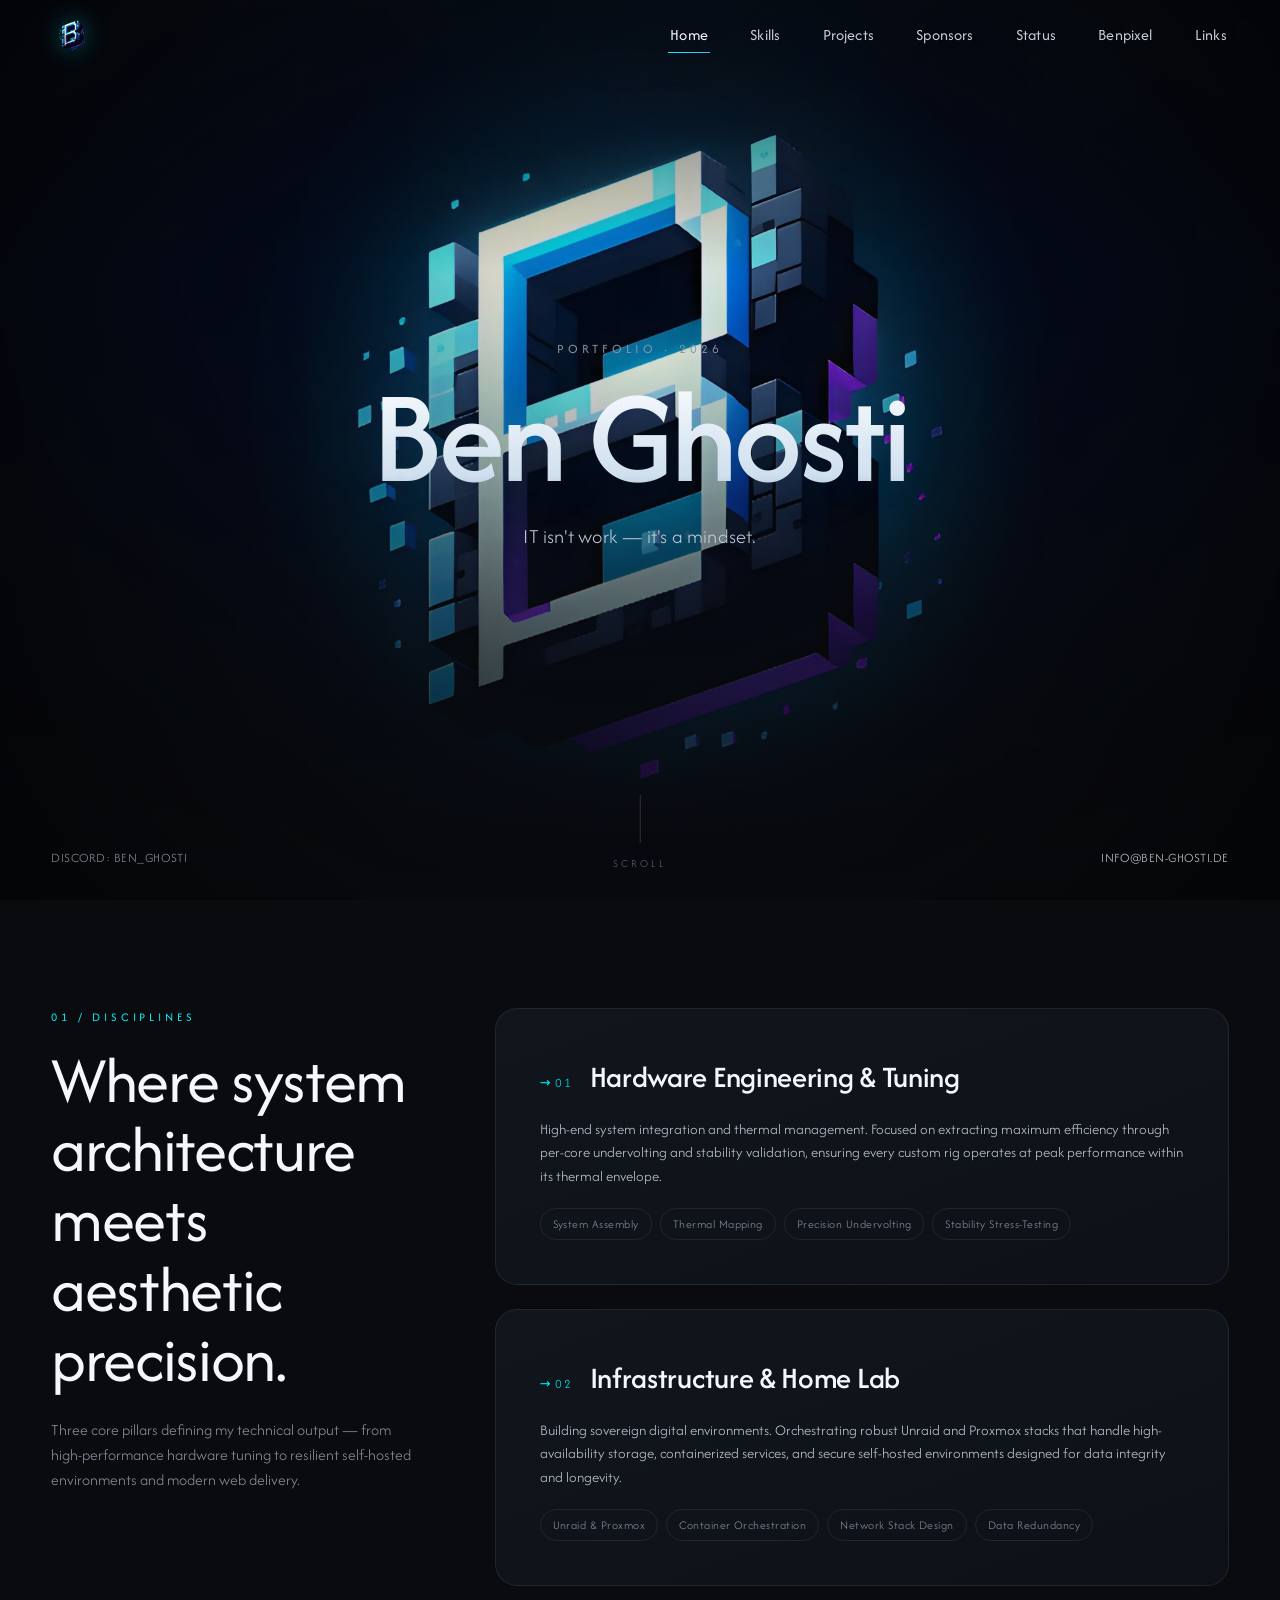
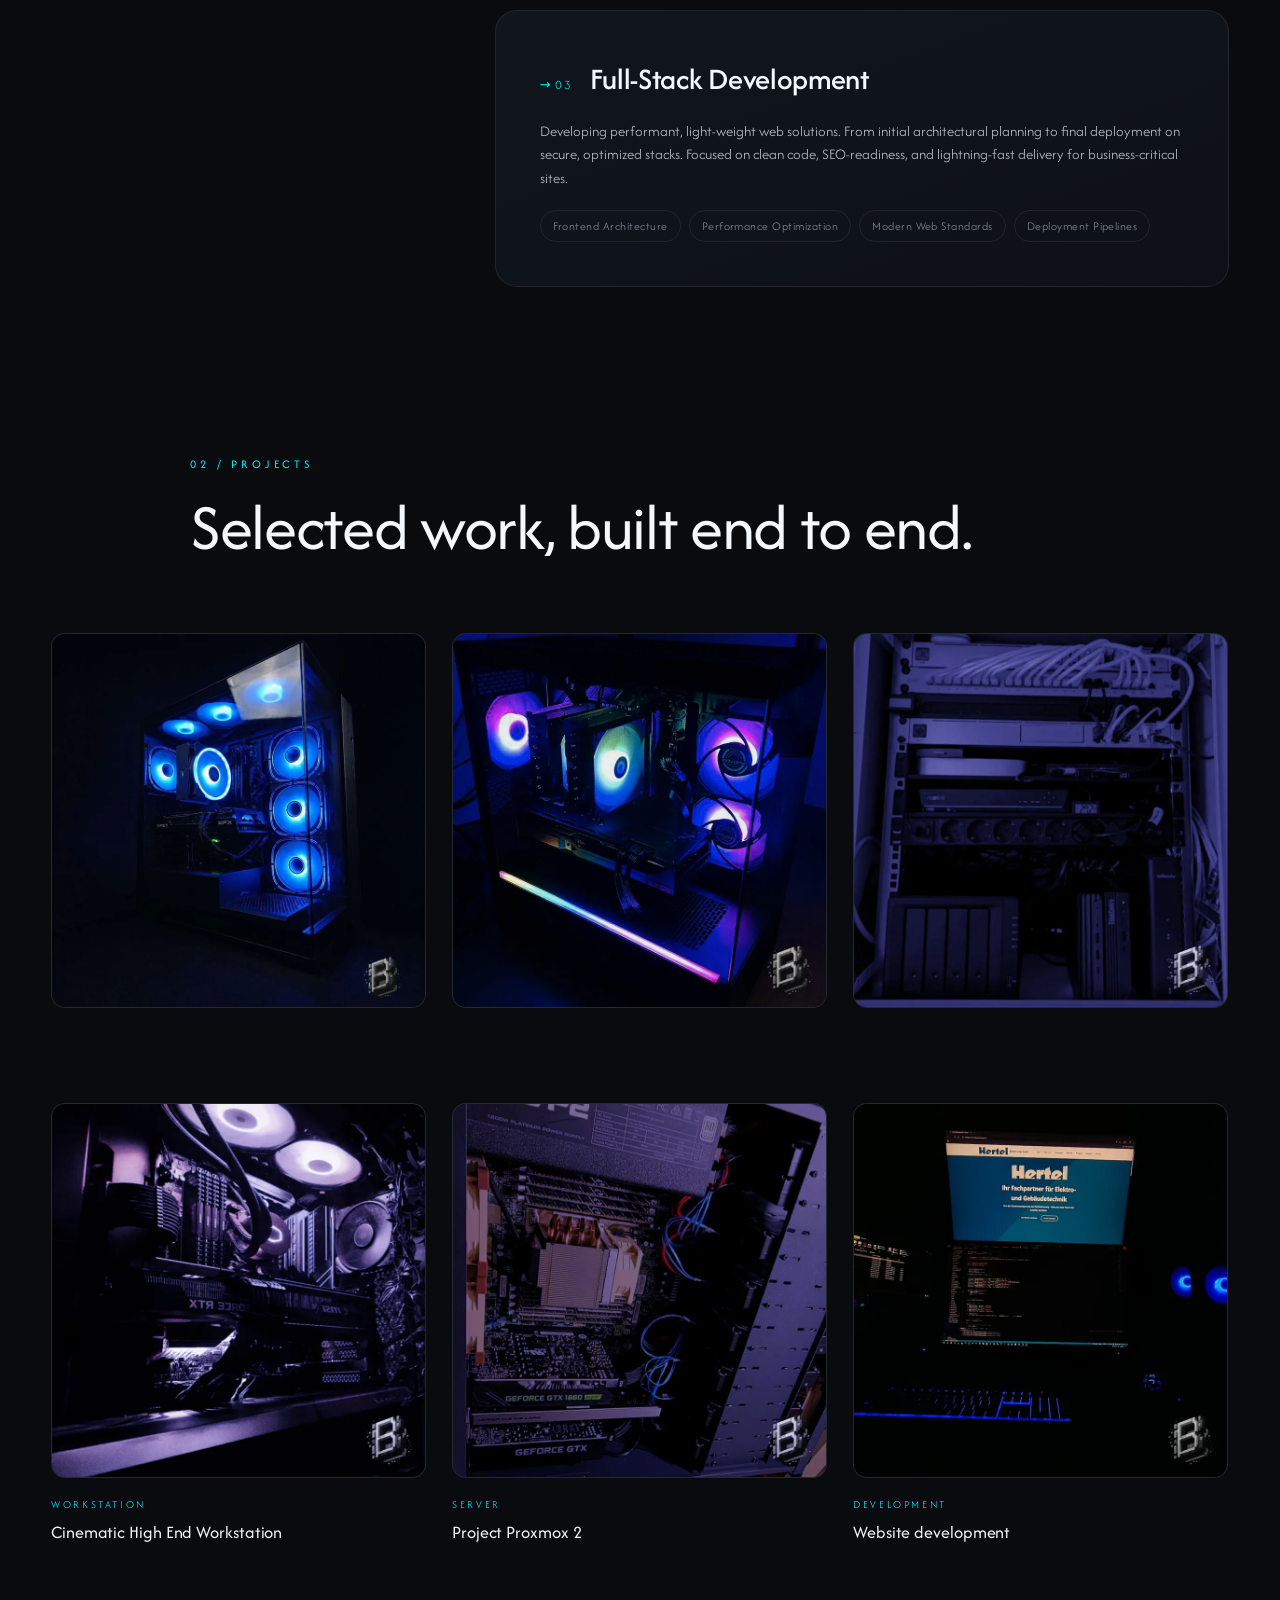
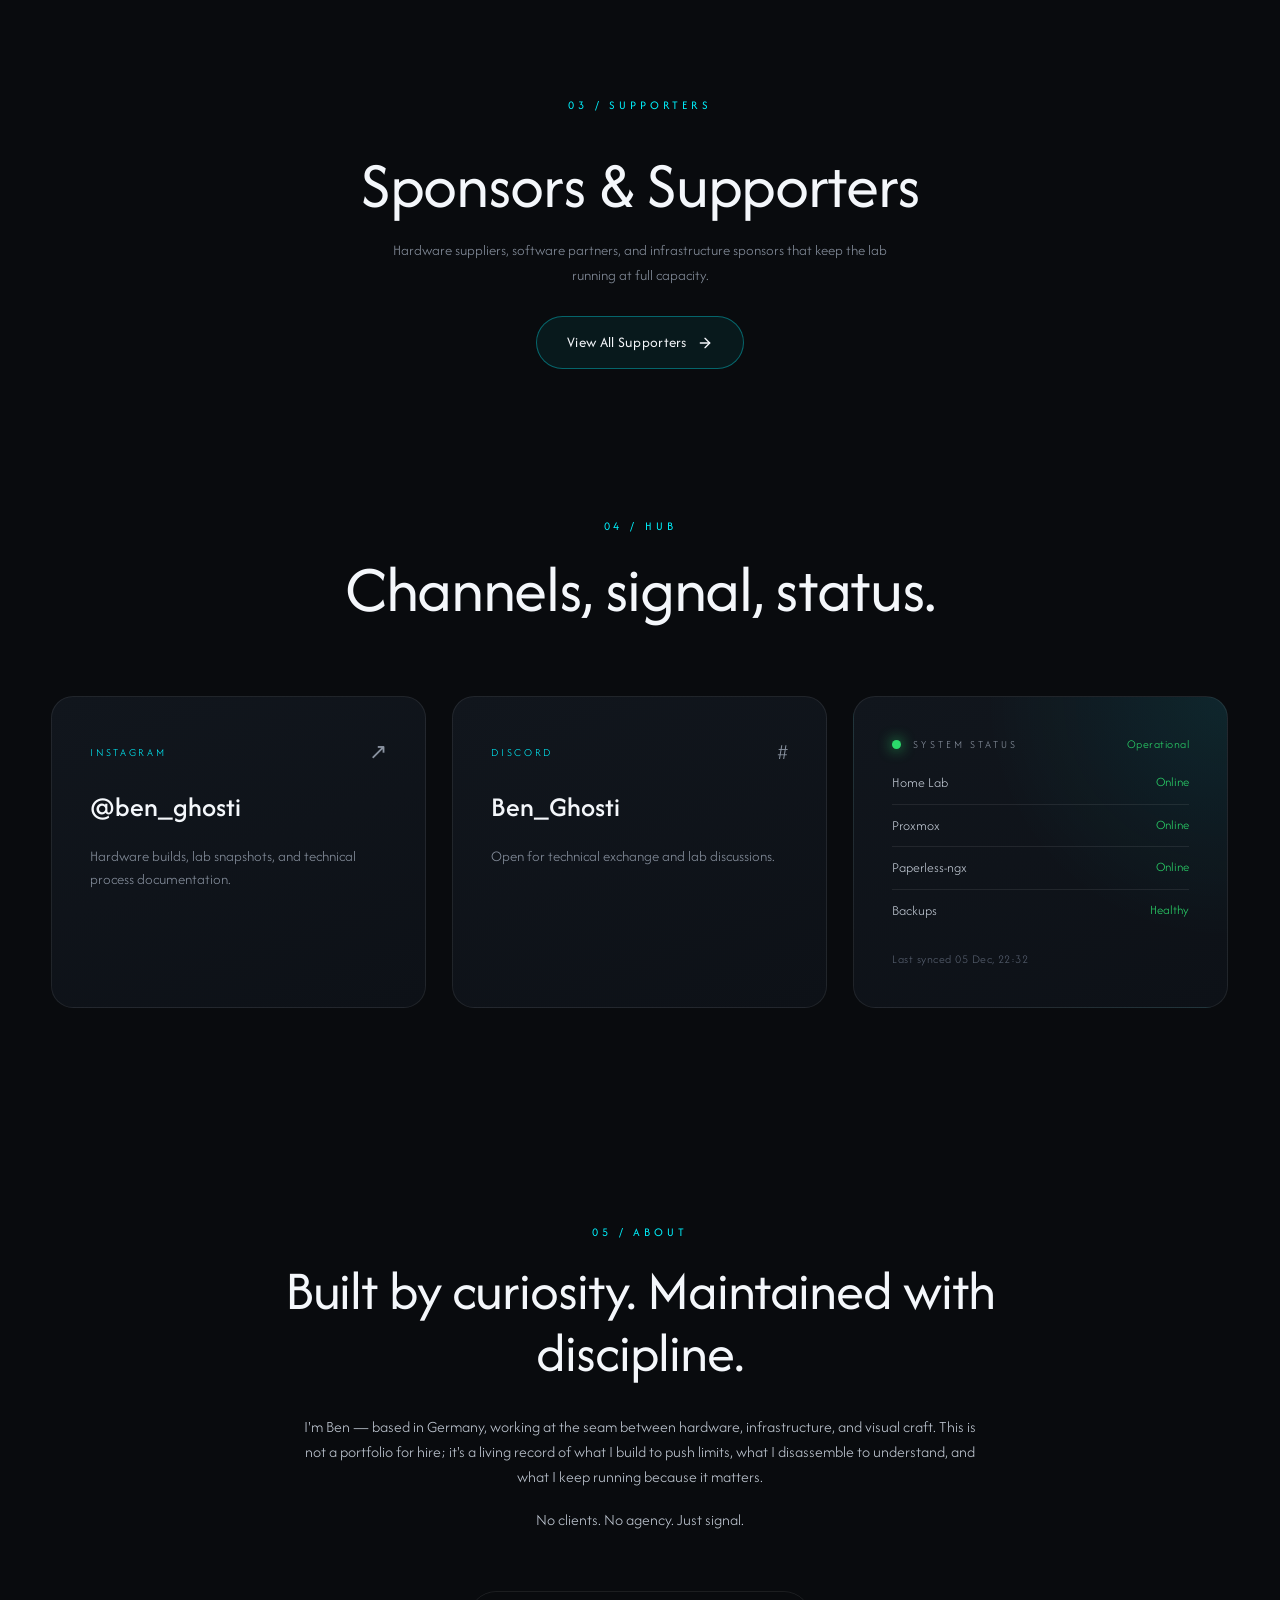
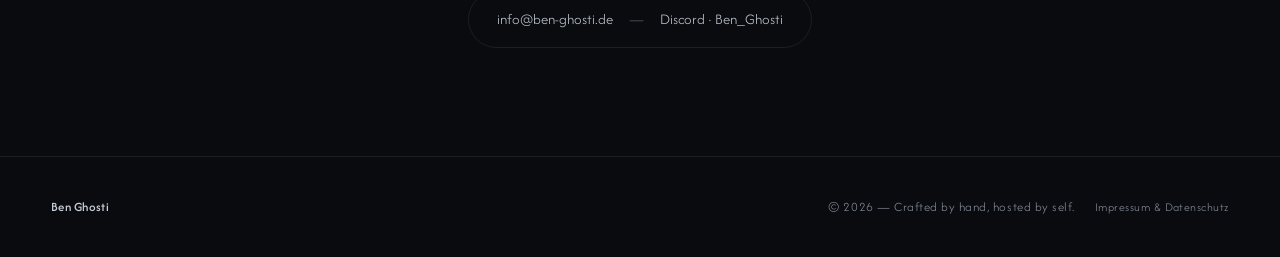
==== commit 286c819d: "Optimize images, caching and mobile performance" ====
--- a/index.html
+++ b/index.html
@@ -7,11 +7,12 @@
 <meta content="Ben Ghosti — IT isn't work, it's a mindset. Hardware engineering, home lab infrastructure, and digital craftsmanship." name="description"/>
 <meta content="#090b0e" name="theme-color"/>
 <title>Ben Ghosti — IT Mindset</title>
-<link href="assets/images/logo.png" rel="icon" type="image/png"/>
-<link href="assets/css/fonts.css" rel="stylesheet"/>
+<link href="assets/images/logo.png?v=20261116-4" rel="icon" type="image/png"/>
+<link href="assets/css/fonts.css?v=20261116-4" rel="stylesheet"/>
+<link rel="preload" href="assets/fonts/afacad-flux-latin.woff2" as="font" type="font/woff2" crossorigin/>
 <!-- Preload für optimierten LCP (Above-the-Fold Hero-Image) -->
-<link as="image" fetchpriority="high" href="assets/images/hero-bg.jpg" rel="preload"/>
-<link href="assets/css/style.css?v=20261116-3" rel="stylesheet"/>
+<link as="image" fetchpriority="high" href="assets/images/hero-bg.webp?v=20261116-4" rel="preload" type="image/webp"/>
+<link href="assets/css/style.css?v=20261116-4" rel="stylesheet"/>
 <link rel="canonical" href="https://ben-ghosti.de/" />
 <!-- JSON-LD für Sitelinks und Such-Integration -->
 <script type="application/ld+json">
@@ -37,7 +38,7 @@
 <header class="nav-bar" data-nav="">
 <div class="nav-inner">
 <a aria-label="Ben Ghosti home" class="nav-brand" href="./index.html">
-<img alt="Ben Ghosti logo" class="brand-mark" src="assets/images/logo.png"/>
+<img alt="Ben Ghosti logo" class="brand-mark" src="assets/images/logo.png?v=20261116-4"/>
 </a>
 <nav aria-label="Primary" class="nav-links" id="primary-nav">
 <a class="nav-link active" href="./index.html">Home</a>
@@ -59,7 +60,7 @@
 <main>
 <section class="section-hero" id="home">
 <div class="hero-background-wrapper">
-<img alt="" aria-hidden="true" class="hero-image" decoding="async" fetchpriority="high" src="assets/images/hero-bg.jpg"/>
+<picture><source srcset="assets/images/hero-bg.webp?v=20261116-4" type="image/webp"/><img alt="" aria-hidden="true" class="hero-image" decoding="async" fetchpriority="high" height="1425" src="assets/images/hero-bg.jpg?v=20261116-4" width="2560"/></picture>
 <div class="hero-veil"></div>
 <div class="hero-vignette"></div>
 </div>
@@ -137,7 +138,7 @@
 <div class="project-grid">
 <div class="project-card">
 <div class="utility-aspect-1x1">
-<img alt="My Workstation — Glacier" decoding="async" height="800" loading="lazy" src="assets/images/project1.jpg" width="800"/>
+<picture><source srcset="assets/images/project1.webp?v=20261116-4" type="image/webp"/><img alt="My Workstation — Glacier" decoding="async" height="800" loading="lazy" src="assets/images/project1.jpg?v=20261116-4" width="800"/></picture>
 </div>
 <div class="project-meta">
 <span class="project-tag">Build</span>
@@ -146,7 +147,7 @@
 </div>
 <div class="project-card">
 <div class="utility-aspect-1x1">
-<img alt="Gaming Build with air cooling" decoding="async" height="800" loading="lazy" src="assets/images/project2.jpg" width="800"/>
+<picture><source srcset="assets/images/project2.webp?v=20261116-4" type="image/webp"/><img alt="Gaming Build with air cooling" decoding="async" height="800" loading="lazy" src="assets/images/project2.jpg?v=20261116-4" width="800"/></picture>
 </div>
 <div class="project-meta">
 <span class="project-tag">Home Lab</span>
@@ -155,7 +156,7 @@
 </div>
 <div class="project-card">
 <div class="utility-aspect-1x1">
-<img alt="Custom Network Stack Rack" decoding="async" height="800" loading="lazy" src="assets/images/project3.jpg" width="800"/>
+<picture><source srcset="assets/images/project3.webp?v=20261116-4" type="image/webp"/><img alt="Custom Network Stack Rack" decoding="async" height="800" loading="lazy" src="assets/images/project3.jpg?v=20261116-4" width="800"/></picture>
 </div>
 <div class="project-meta">
 <span class="project-tag">Network</span>
@@ -164,7 +165,7 @@
 </div>
 <div class="project-card">
 <div class="utility-aspect-1x1">
-<img alt="Cinematic High End Workstation Detail" decoding="async" height="800" loading="lazy" src="assets/images/project4.jpg" width="800"/>
+<picture><source srcset="assets/images/project4.webp?v=20261116-4" type="image/webp"/><img alt="Cinematic High End Workstation Detail" decoding="async" height="800" loading="lazy" src="assets/images/project4.jpg?v=20261116-4" width="800"/></picture>
 </div>
 <div class="project-meta">
 <span class="project-tag">Workstation</span>
@@ -173,7 +174,7 @@
 </div>
 <div class="project-card">
 <div class="utility-aspect-1x1">
-<img alt="Project Proxmox 2 Server Hardware" decoding="async" height="800" loading="lazy" src="assets/images/project5.jpg" width="800"/>
+<picture><source srcset="assets/images/project5.webp?v=20261116-4" type="image/webp"/><img alt="Project Proxmox 2 Server Hardware" decoding="async" height="800" loading="lazy" src="assets/images/project5.jpg?v=20261116-4" width="800"/></picture>
 </div>
 <div class="project-meta">
 <span class="project-tag">Server</span>
@@ -182,7 +183,7 @@
 </div>
 <div class="project-card">
 <div class="utility-aspect-1x1">
-<img alt="Website development workspace" decoding="async" height="800" loading="lazy" src="assets/images/project6.jpg" width="800"/>
+<picture><source srcset="assets/images/project6.webp?v=20261116-4" type="image/webp"/><img alt="Website development workspace" decoding="async" height="800" loading="lazy" src="assets/images/project6.jpg?v=20261116-4" width="800"/></picture>
 </div>
 <div class="project-meta">
 <span class="project-tag">Development</span>
@@ -265,6 +266,6 @@
 </div>
 </div>
 </footer>
-<script defer="" src="assets/js/main.js"></script>
+<script defer="" src="assets/js/main.js?v=20261116-4"></script>
 </body>
 </html>
--- a/assets/css/style.css
+++ b/assets/css/style.css
@@ -33,6 +33,7 @@
 }
 
 *, *::before, *::after { box-sizing: border-box; }
+picture { display: contents; }
 
 /* Global background glow (cursor-tracked) */
 .global-glow {
@@ -333,16 +334,17 @@
 }
 .scroll-thumb {
   position: absolute;
-  top: -20px;
+  top: 0;
   left: 0;
   width: 1px;
   height: 20px;
   background: linear-gradient(180deg, transparent, var(--accent-cyan));
+  transform: translateY(-20px);
   animation: scrollFlow 2.2s var(--ease-premium) infinite;
 }
 @keyframes scrollFlow {
-  0% { top: -20px; }
-  100% { top: 48px; }
+  0% { transform: translateY(-20px); }
+  100% { transform: translateY(48px); }
 }
 .scroll-label {
   font-size: 11px;
@@ -353,6 +355,12 @@
 
 @media (max-width: 340px) {
   .hero-scroll { display: none; }
+}
+
+@media (max-width: 720px) {
+  .nav-link { min-height: 44px; display: flex; align-items: center; }
+  .footer-brand, .footer-legal-link { min-height: 44px; display: inline-flex; align-items: center; }
+  .footer-meta, .footer-legal-link, .scroll-label { font-size: 12px; }
 }
 
 .section {
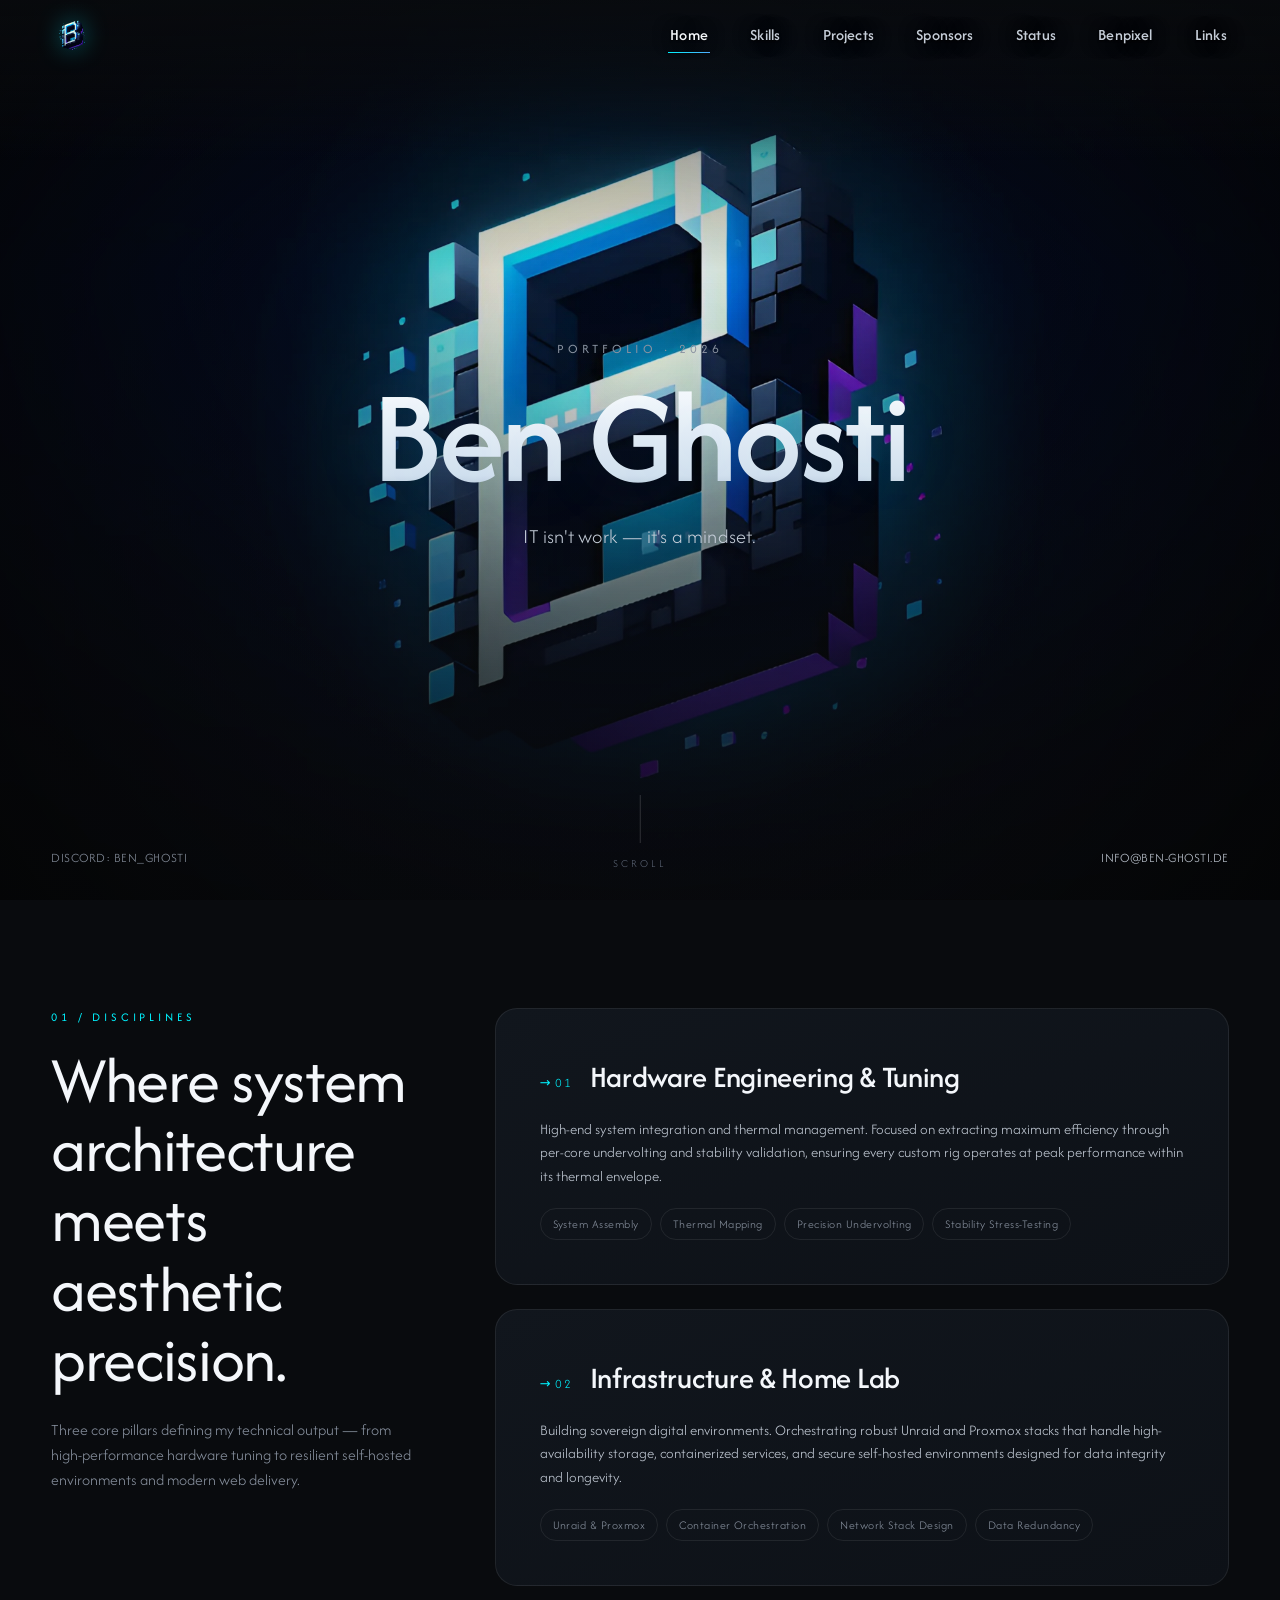
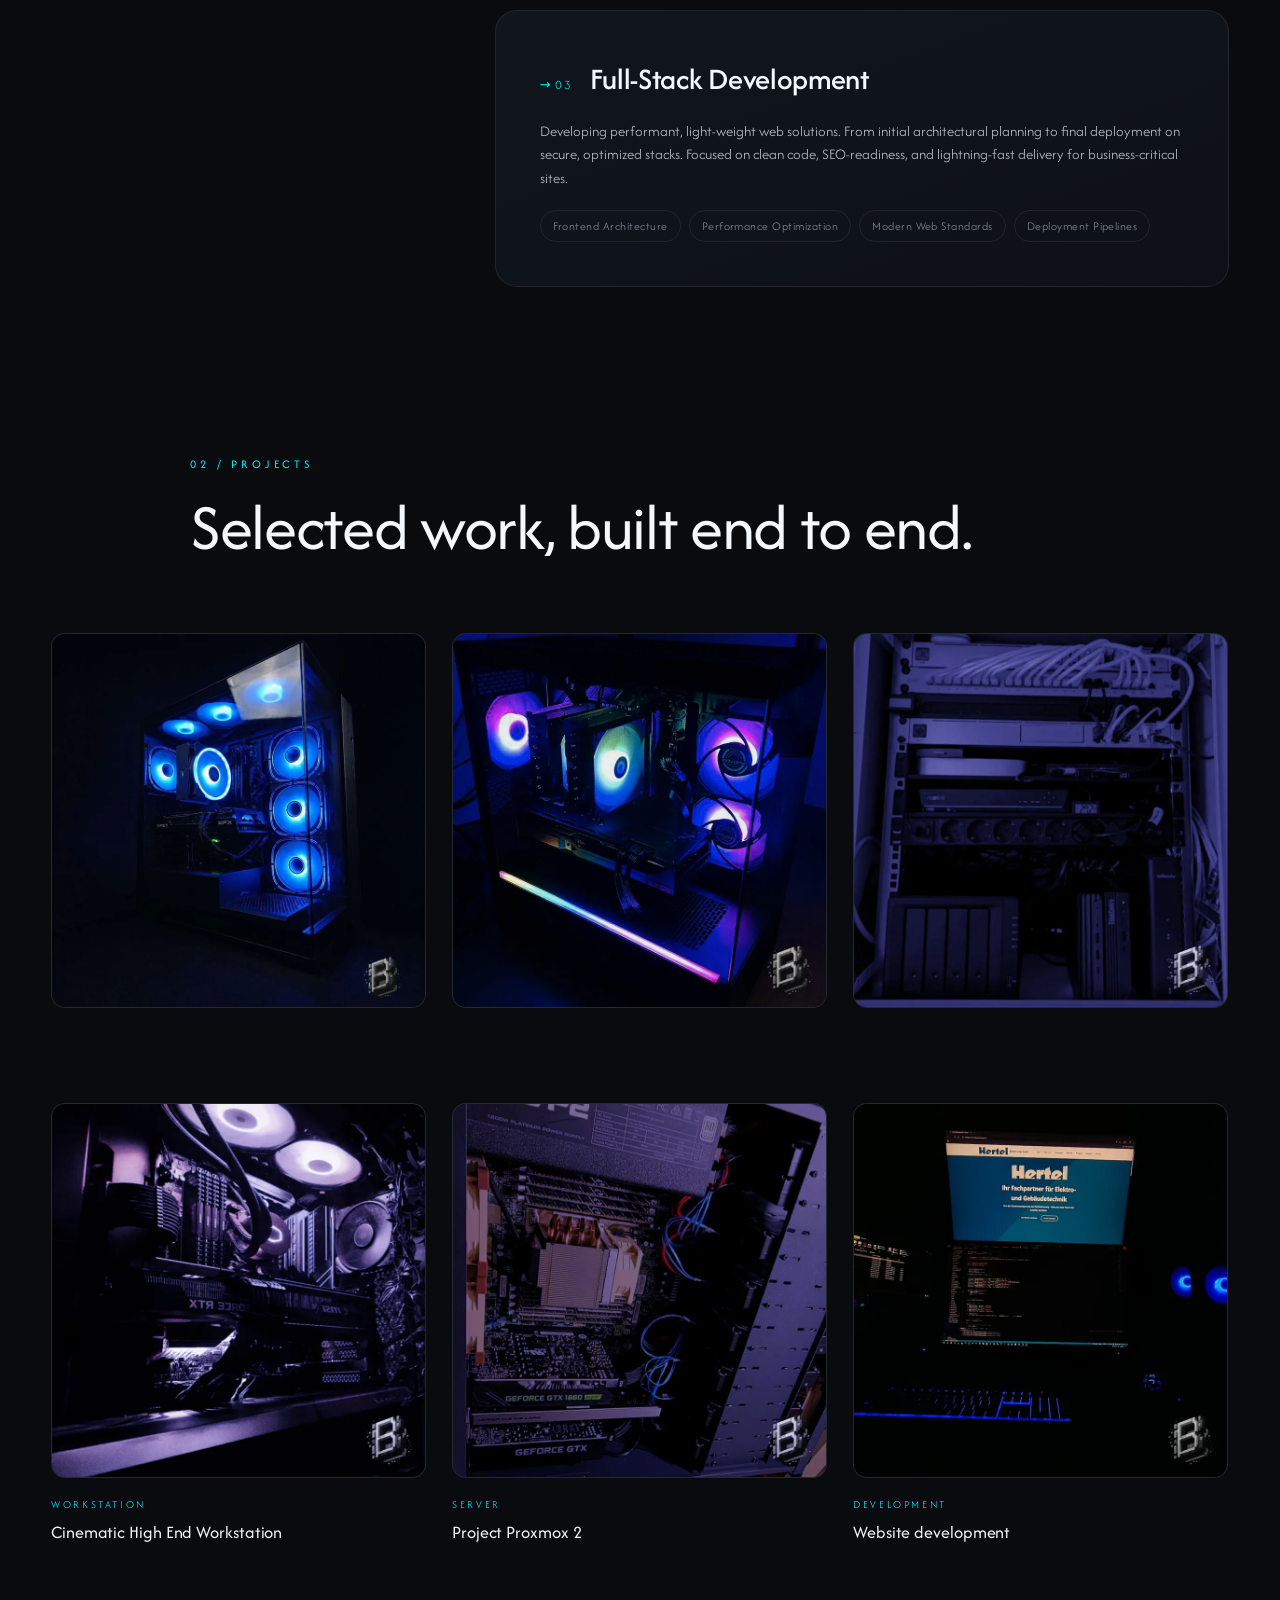
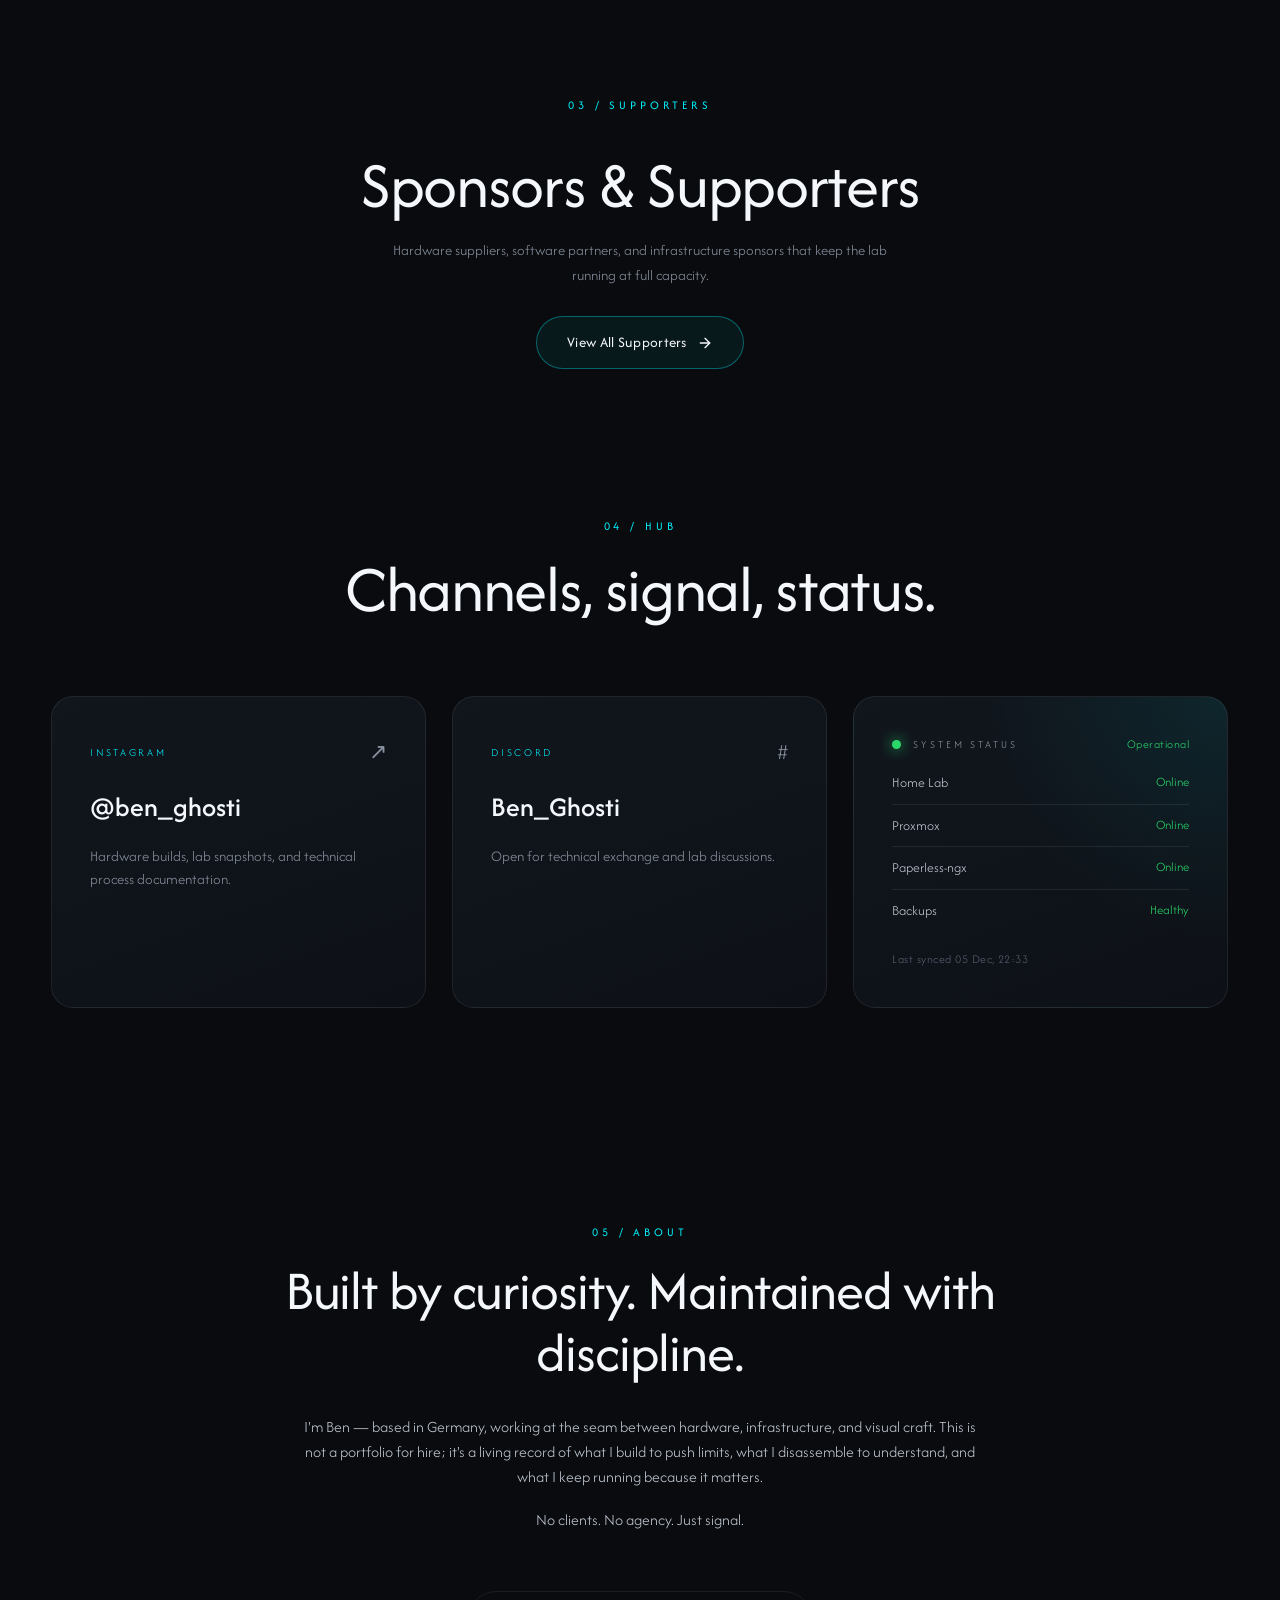
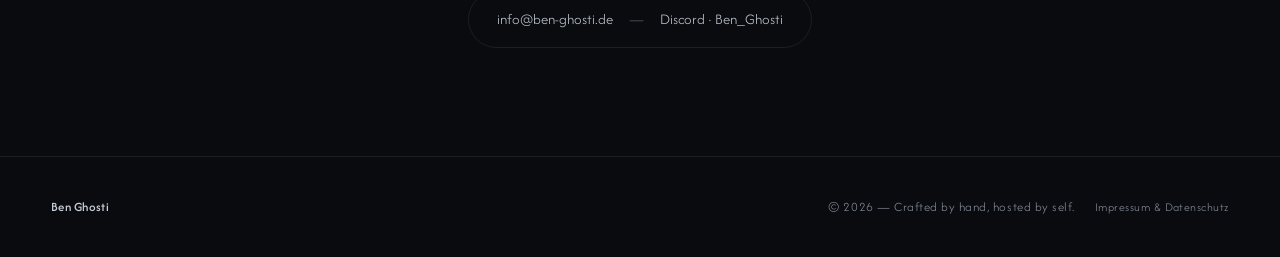
==== commit 9b2f7546: "Improve navigation contrast over hero" ====
--- a/index.html
+++ b/index.html
@@ -11,8 +11,8 @@
 <link href="assets/css/fonts.css?v=20261116-4" rel="stylesheet"/>
 <link rel="preload" href="assets/fonts/afacad-flux-latin.woff2" as="font" type="font/woff2" crossorigin/>
 <!-- Preload für optimierten LCP (Above-the-Fold Hero-Image) -->
-<link as="image" fetchpriority="high" href="assets/images/hero-bg.webp?v=20261116-4" rel="preload" type="image/webp"/>
-<link href="assets/css/style.css?v=20261116-4" rel="stylesheet"/>
+<link as="image" fetchpriority="high" href="assets/images/hero-bg.webp" rel="preload" type="image/webp"/>
+<link href="assets/css/style.css?v=20261116-5" rel="stylesheet"/>
 <link rel="canonical" href="https://ben-ghosti.de/" />
 <!-- JSON-LD für Sitelinks und Such-Integration -->
 <script type="application/ld+json">
@@ -60,7 +60,7 @@
 <main>
 <section class="section-hero" id="home">
 <div class="hero-background-wrapper">
-<picture><source srcset="assets/images/hero-bg.webp?v=20261116-4" type="image/webp"/><img alt="" aria-hidden="true" class="hero-image" decoding="async" fetchpriority="high" height="1425" src="assets/images/hero-bg.jpg?v=20261116-4" width="2560"/></picture>
+<picture><source srcset="assets/images/hero-bg.webp" type="image/webp"/><img alt="" aria-hidden="true" class="hero-image" decoding="async" fetchpriority="high" height="1425" src="assets/images/hero-bg.jpg" width="2560"/></picture>
 <div class="hero-veil"></div>
 <div class="hero-vignette"></div>
 </div>
@@ -138,7 +138,7 @@
 <div class="project-grid">
 <div class="project-card">
 <div class="utility-aspect-1x1">
-<picture><source srcset="assets/images/project1.webp?v=20261116-4" type="image/webp"/><img alt="My Workstation — Glacier" decoding="async" height="800" loading="lazy" src="assets/images/project1.jpg?v=20261116-4" width="800"/></picture>
+<picture><source srcset="assets/images/project1.webp" type="image/webp"/><img alt="My Workstation — Glacier" decoding="async" height="800" loading="lazy" src="assets/images/project1.jpg" width="800"/></picture>
 </div>
 <div class="project-meta">
 <span class="project-tag">Build</span>
@@ -147,7 +147,7 @@
 </div>
 <div class="project-card">
 <div class="utility-aspect-1x1">
-<picture><source srcset="assets/images/project2.webp?v=20261116-4" type="image/webp"/><img alt="Gaming Build with air cooling" decoding="async" height="800" loading="lazy" src="assets/images/project2.jpg?v=20261116-4" width="800"/></picture>
+<picture><source srcset="assets/images/project2.webp" type="image/webp"/><img alt="Gaming Build with air cooling" decoding="async" height="800" loading="lazy" src="assets/images/project2.jpg" width="800"/></picture>
 </div>
 <div class="project-meta">
 <span class="project-tag">Home Lab</span>
@@ -156,7 +156,7 @@
 </div>
 <div class="project-card">
 <div class="utility-aspect-1x1">
-<picture><source srcset="assets/images/project3.webp?v=20261116-4" type="image/webp"/><img alt="Custom Network Stack Rack" decoding="async" height="800" loading="lazy" src="assets/images/project3.jpg?v=20261116-4" width="800"/></picture>
+<picture><source srcset="assets/images/project3.webp" type="image/webp"/><img alt="Custom Network Stack Rack" decoding="async" height="800" loading="lazy" src="assets/images/project3.jpg" width="800"/></picture>
 </div>
 <div class="project-meta">
 <span class="project-tag">Network</span>
@@ -165,7 +165,7 @@
 </div>
 <div class="project-card">
 <div class="utility-aspect-1x1">
-<picture><source srcset="assets/images/project4.webp?v=20261116-4" type="image/webp"/><img alt="Cinematic High End Workstation Detail" decoding="async" height="800" loading="lazy" src="assets/images/project4.jpg?v=20261116-4" width="800"/></picture>
+<picture><source srcset="assets/images/project4.webp" type="image/webp"/><img alt="Cinematic High End Workstation Detail" decoding="async" height="800" loading="lazy" src="assets/images/project4.jpg" width="800"/></picture>
 </div>
 <div class="project-meta">
 <span class="project-tag">Workstation</span>
@@ -174,7 +174,7 @@
 </div>
 <div class="project-card">
 <div class="utility-aspect-1x1">
-<picture><source srcset="assets/images/project5.webp?v=20261116-4" type="image/webp"/><img alt="Project Proxmox 2 Server Hardware" decoding="async" height="800" loading="lazy" src="assets/images/project5.jpg?v=20261116-4" width="800"/></picture>
+<picture><source srcset="assets/images/project5.webp" type="image/webp"/><img alt="Project Proxmox 2 Server Hardware" decoding="async" height="800" loading="lazy" src="assets/images/project5.jpg" width="800"/></picture>
 </div>
 <div class="project-meta">
 <span class="project-tag">Server</span>
@@ -183,7 +183,7 @@
 </div>
 <div class="project-card">
 <div class="utility-aspect-1x1">
-<picture><source srcset="assets/images/project6.webp?v=20261116-4" type="image/webp"/><img alt="Website development workspace" decoding="async" height="800" loading="lazy" src="assets/images/project6.jpg?v=20261116-4" width="800"/></picture>
+<picture><source srcset="assets/images/project6.webp" type="image/webp"/><img alt="Website development workspace" decoding="async" height="800" loading="lazy" src="assets/images/project6.jpg" width="800"/></picture>
 </div>
 <div class="project-meta">
 <span class="project-tag">Development</span>
--- a/assets/css/style.css
+++ b/assets/css/style.css
@@ -110,16 +110,39 @@
   transition: background-color 400ms var(--ease-premium), border-color 400ms var(--ease-premium);
   border-bottom: 1px solid transparent;
 }
+
+.nav-bar::before {
+  content: '';
+  position: absolute;
+  inset: 0 0 auto;
+  height: 160px;
+  background: linear-gradient(
+    180deg,
+    rgba(9, 11, 14, 0.82) 0%,
+    rgba(9, 11, 14, 0.52) 45%,
+    rgba(9, 11, 14, 0) 100%
+  );
+  pointer-events: none;
+  z-index: 0;
+  opacity: 1;
+  transition: opacity 400ms var(--ease-premium);
+}
+
 .nav-bar.is-scrolled {
-  background: rgba(9, 11, 14, 0.92);
-  border-bottom-color: var(--line);
-}
+  background: rgba(9, 11, 14, 0.68);
+  border-bottom-color: rgba(255, 255, 255, 0.08);
+  -webkit-backdrop-filter: blur(18px) saturate(1.15);
+  backdrop-filter: blur(18px) saturate(1.15);
+}
+.nav-bar.is-scrolled::before { opacity: 0; }
 .nav-bar.nav-open {
   background: rgba(9, 11, 14, 0.97);
   border-bottom-color: var(--line);
 }
 
 .nav-inner {
+  position: relative;
+  z-index: 1;
   max-width: var(--maxw);
   margin: 0 auto;
   display: flex;
@@ -147,10 +170,13 @@
 .nav-link {
   position: relative;
   font-size: 16px;
-  font-weight: 400;
+  font-weight: 500;
   color: var(--ink-1);
   letter-spacing: 0.01em;
   padding: 6px 2px;
+  text-shadow:
+    0 1px 18px rgba(0, 0, 0, 0.85),
+    0 1px 2px rgba(0, 0, 0, 0.65);
   transition: color 300ms var(--ease-premium);
 }
 .nav-link::after {
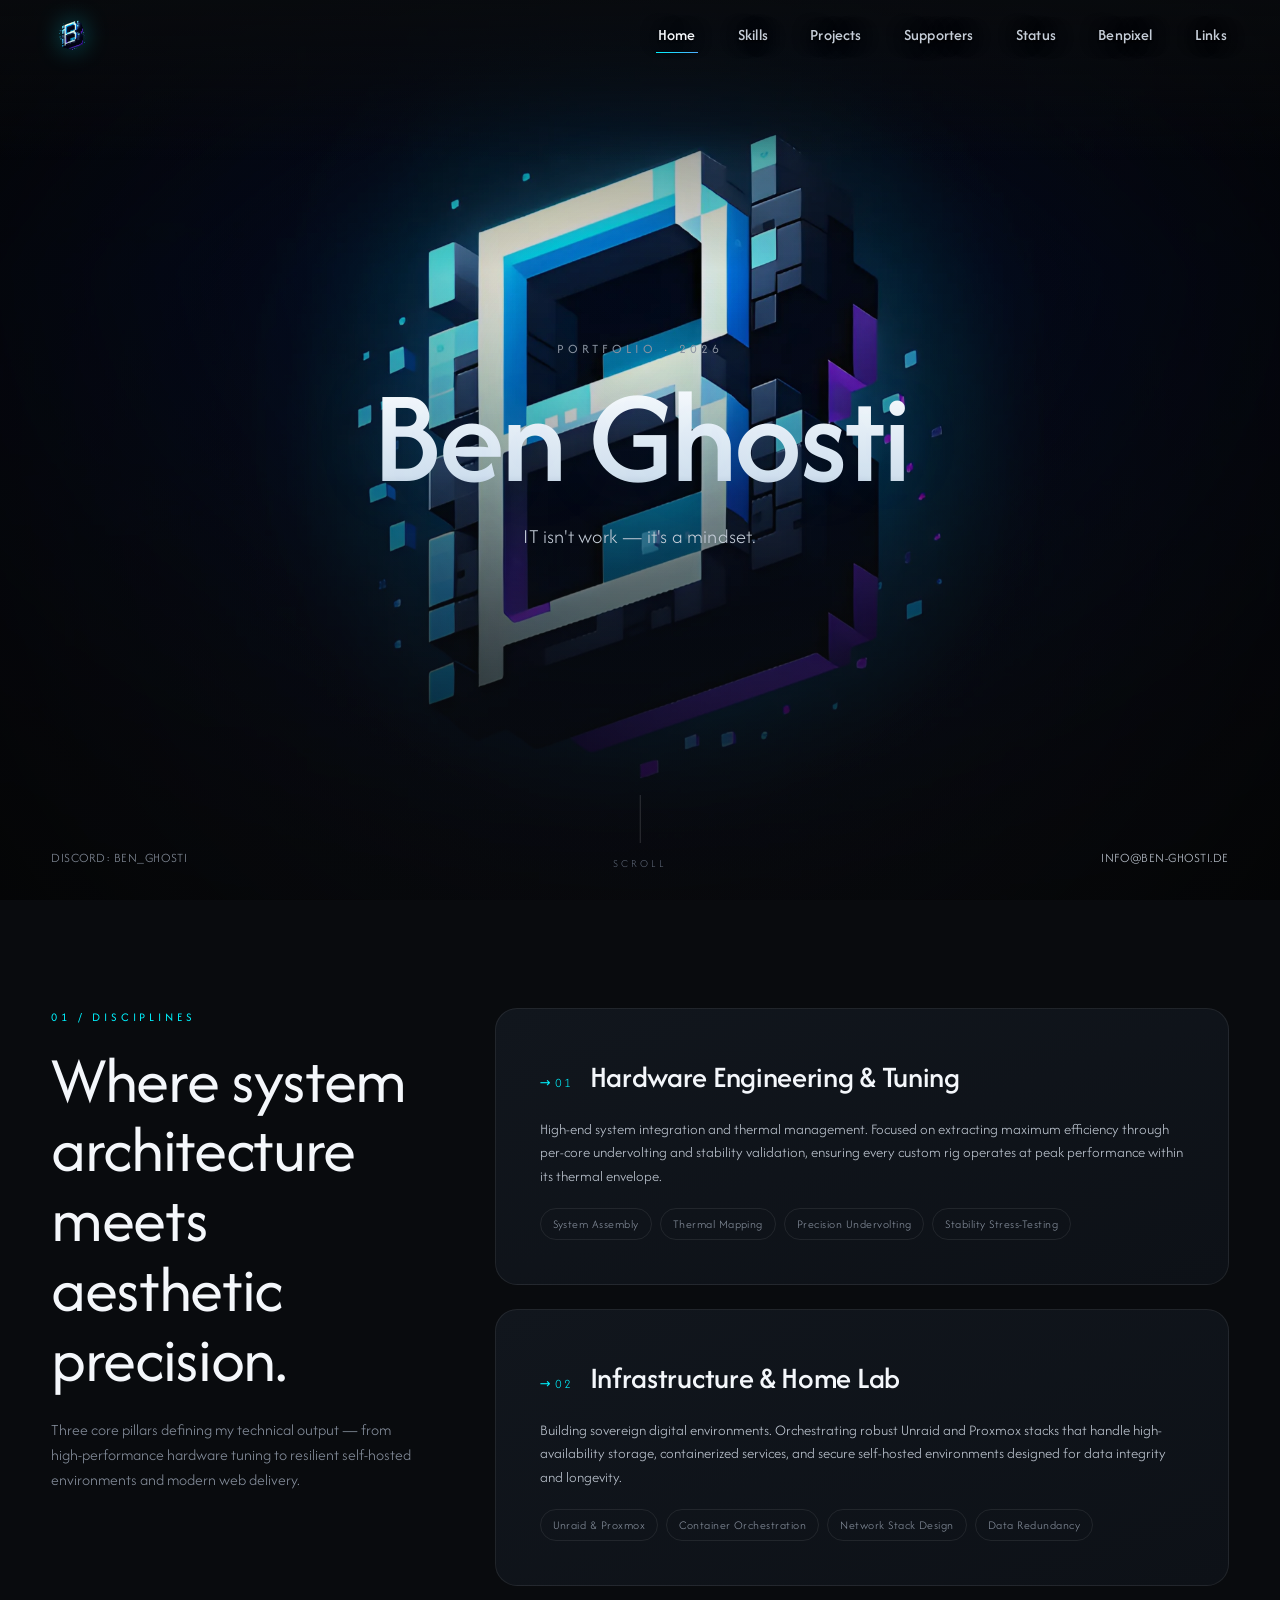
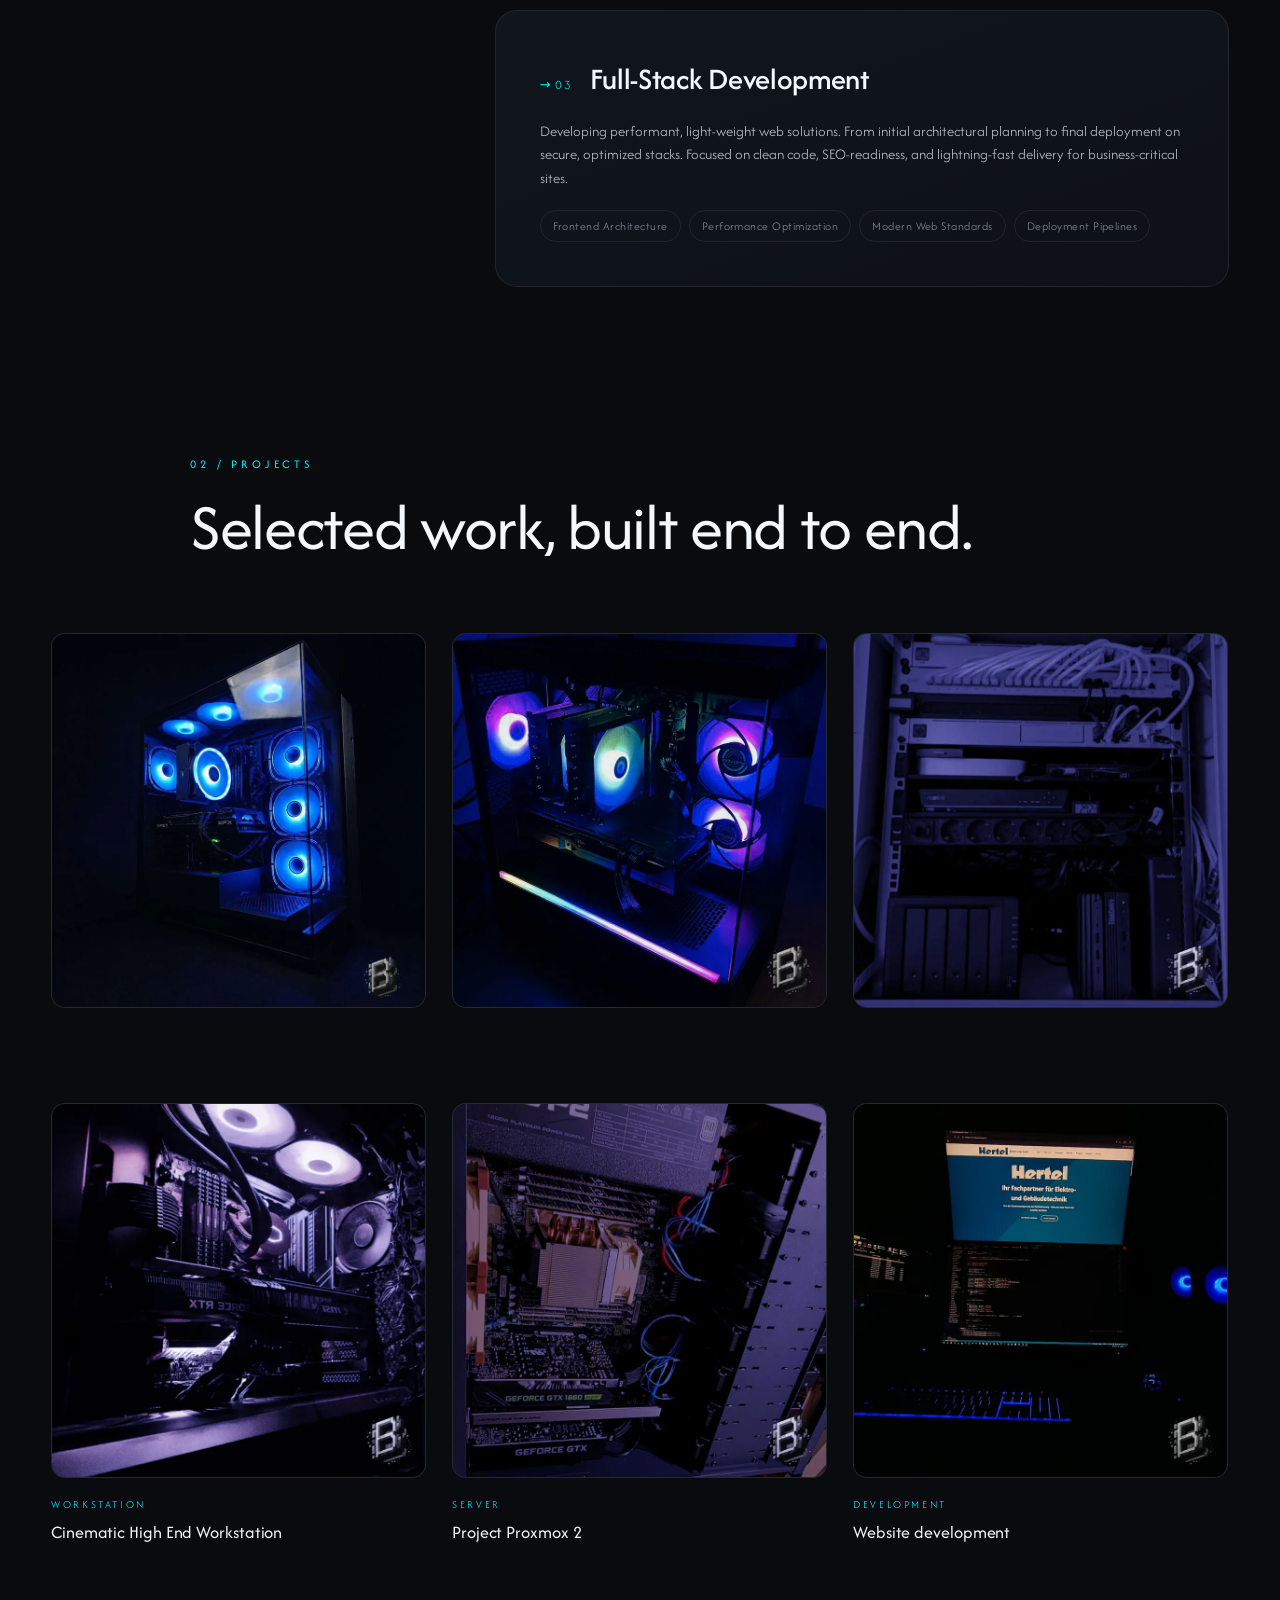
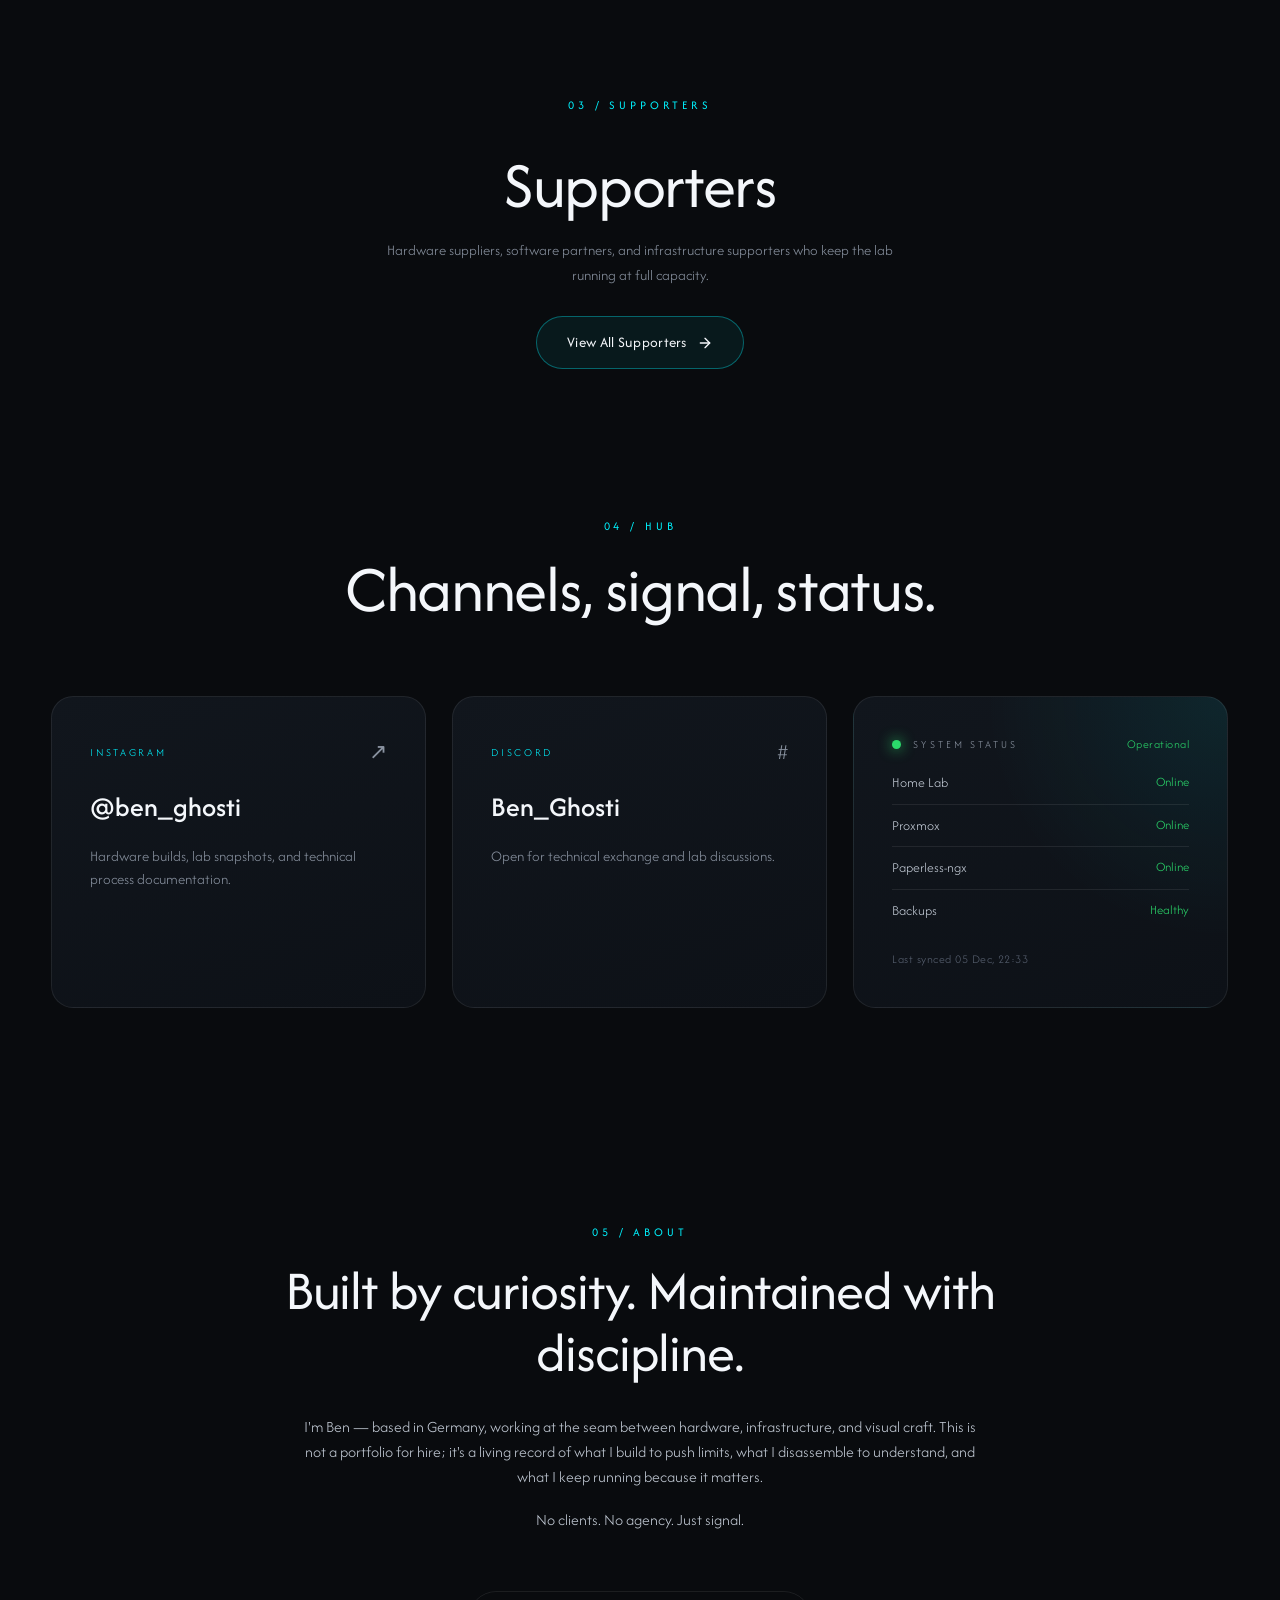
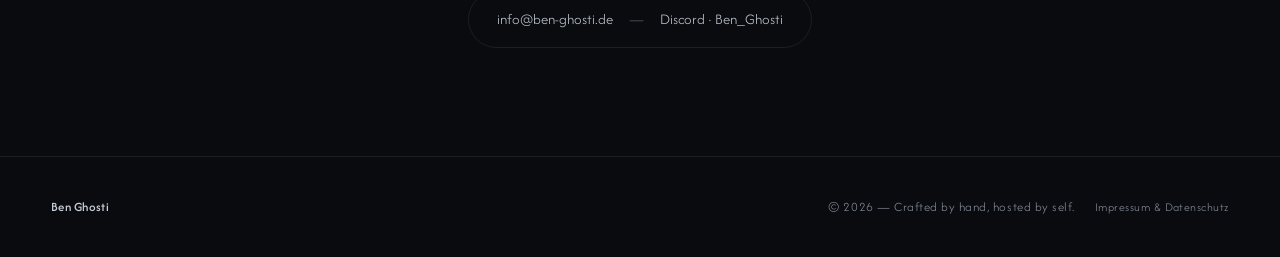
==== commit e02836d2: "Refresh legal, supporters, and site structure Add PolyForm Strict license, bilingual legal pages, su" ====
--- a/index.html
+++ b/index.html
@@ -12,7 +12,7 @@
 <link rel="preload" href="assets/fonts/afacad-flux-latin.woff2" as="font" type="font/woff2" crossorigin/>
 <!-- Preload für optimierten LCP (Above-the-Fold Hero-Image) -->
 <link as="image" fetchpriority="high" href="assets/images/hero-bg.webp" rel="preload" type="image/webp"/>
-<link href="assets/css/style.css?v=20261116-5" rel="stylesheet"/>
+<link href="assets/css/style.css?v=20261116-8" rel="stylesheet"/>
 <link rel="canonical" href="https://ben-ghosti.de/" />
 <!-- JSON-LD für Sitelinks und Such-Integration -->
 <script type="application/ld+json">
@@ -24,7 +24,7 @@
   "hasPart": [
     { "@type": "WebPage", "name": "Projects", "url": "https://ben-ghosti.de/#projects" },
     { "@type": "WebPage", "name": "Skills", "url": "https://ben-ghosti.de/#domains" },
-    { "@type": "WebPage", "name": "Sponsors", "url": "https://ben-ghosti.de/sponsors.html" },
+    { "@type": "WebPage", "name": "Supporters", "url": "https://ben-ghosti.de/sponsors.html" },
     { "@type": "WebPage", "name": "System Status", "url": "https://ben-ghosti.de/status.html" },
     { "@type": "WebPage", "name": "Benpixel", "url": "https://ben-ghosti.de/benpixel/" }
   ]
@@ -44,7 +44,7 @@
 <a class="nav-link active" href="./index.html">Home</a>
 <a class="nav-link" href="./index.html#domains">Skills</a>
 <a class="nav-link" href="./index.html#projects">Projects</a>
-<a class="nav-link" href="./sponsors.html">Sponsors</a>
+<a class="nav-link" href="./sponsors.html">Supporters</a>
 <a class="nav-link" href="./status.html">Status</a>
 <a class="nav-link" href="./benpixel/">Benpixel</a>
 <a class="nav-link" href="./index.html#links">Links</a>
@@ -196,8 +196,8 @@
 <div class="section-container">
 <div class="teaser-box">
 <p class="section-index">03 / Supporters</p>
-<h2 class="section-heading">Sponsors &amp; Supporters</h2>
-<p class="section-subheading">Hardware suppliers, software partners, and infrastructure sponsors that keep the lab running at full capacity.</p>
+<h2 class="section-heading">Supporters</h2>
+<p class="section-subheading">Hardware suppliers, software partners, and infrastructure supporters who keep the lab running at full capacity.</p>
 <a class="cta-button" href="./sponsors.html">
           View All Supporters
           <svg aria-hidden="true" class="cta-icon" fill="none" height="16" stroke="currentColor" stroke-linecap="round" stroke-linejoin="round" stroke-width="2" viewbox="0 0 24 24" width="16" xmlns="http://www.w3.org/2000/svg"><line x1="5" x2="19" y1="12" y2="12"></line><polyline points="12 5 19 12 12 19"></polyline></svg>
@@ -257,7 +257,7 @@
 </div>
 </section>
 </main>
-<footer class="site-footer">
+<footer class="site-footer" id="site-footer">
 <div class="footer-inner">
 <a class="footer-brand" href="./index.html">Ben Ghosti</a>
 <div class="footer-end">
--- a/assets/css/style.css
+++ b/assets/css/style.css
@@ -385,8 +385,6 @@
 
 @media (max-width: 720px) {
   .nav-link { min-height: 44px; display: flex; align-items: center; }
-  .footer-brand, .footer-legal-link { min-height: 44px; display: inline-flex; align-items: center; }
-  .footer-meta, .footer-legal-link, .scroll-label { font-size: 12px; }
 }
 
 .section {
@@ -694,9 +692,69 @@
 .footer-legal-link:hover { color: var(--ink-1); }
 .footer-legal-link[aria-current="page"] { color: var(--ink-2); pointer-events: none; }
 
+@media (max-width: 720px) {
+  .site-footer { padding: 26px var(--gutter) 22px; }
+  .footer-inner {
+    display: grid;
+    grid-template-columns: 1fr auto;
+    align-items: center;
+    gap: 2px 16px;
+  }
+  .footer-end { display: contents; }
+  .footer-brand { grid-column: 1; grid-row: 1; justify-self: start; }
+  .footer-legal-link { grid-column: 2; grid-row: 1; justify-self: end; }
+  .footer-meta { grid-column: 1 / -1; grid-row: 2; justify-self: start; }
+
+  .footer-brand, .footer-legal-link { min-height: 44px; display: inline-flex; align-items: center; }
+  .footer-meta, .footer-legal-link, .scroll-label { font-size: 12px; }
+}
+
 .section-legal {
   padding-top: clamp(120px, 16vh, 180px);
   max-width: 820px;
+}
+
+.legal-lang-switch {
+  display: inline-flex;
+  gap: 4px;
+  padding: 4px;
+  margin: 0 0 28px;
+  border: 1px solid var(--line);
+  border-radius: 999px;
+  background: rgba(13, 17, 23, 0.55);
+}
+
+.legal-lang-btn {
+  appearance: none;
+  border: 0;
+  border-radius: 999px;
+  padding: 8px 16px;
+  background: transparent;
+  color: var(--ink-2);
+  font: inherit;
+  font-size: 13px;
+  font-weight: 500;
+  letter-spacing: 0.02em;
+  cursor: pointer;
+  transition: background-color 200ms var(--ease-premium), color 200ms var(--ease-premium);
+}
+
+.legal-lang-btn:hover {
+  color: var(--ink-0);
+}
+
+.legal-lang-btn.is-active {
+  background: var(--accent-cyan);
+  color: var(--bg-0);
+}
+
+.legal-lang-btn.is-active:hover {
+  color: var(--bg-0);
+}
+
+.legal-lang-btn:focus-visible {
+  outline: 2px solid var(--accent-cyan);
+  outline-offset: 3px;
 }
 
 .legal-header {
@@ -1449,3 +1507,14 @@
   transform: translateY(-2px);
 }
 
+.sponsor-note {
+  max-width: 760px;
+  margin: 32px auto 0;
+  padding: 0 var(--gutter);
+  font-size: 12px;
+  line-height: 1.65;
+  letter-spacing: 0.02em;
+  color: var(--ink-2);
+  text-align: center;
+}
+
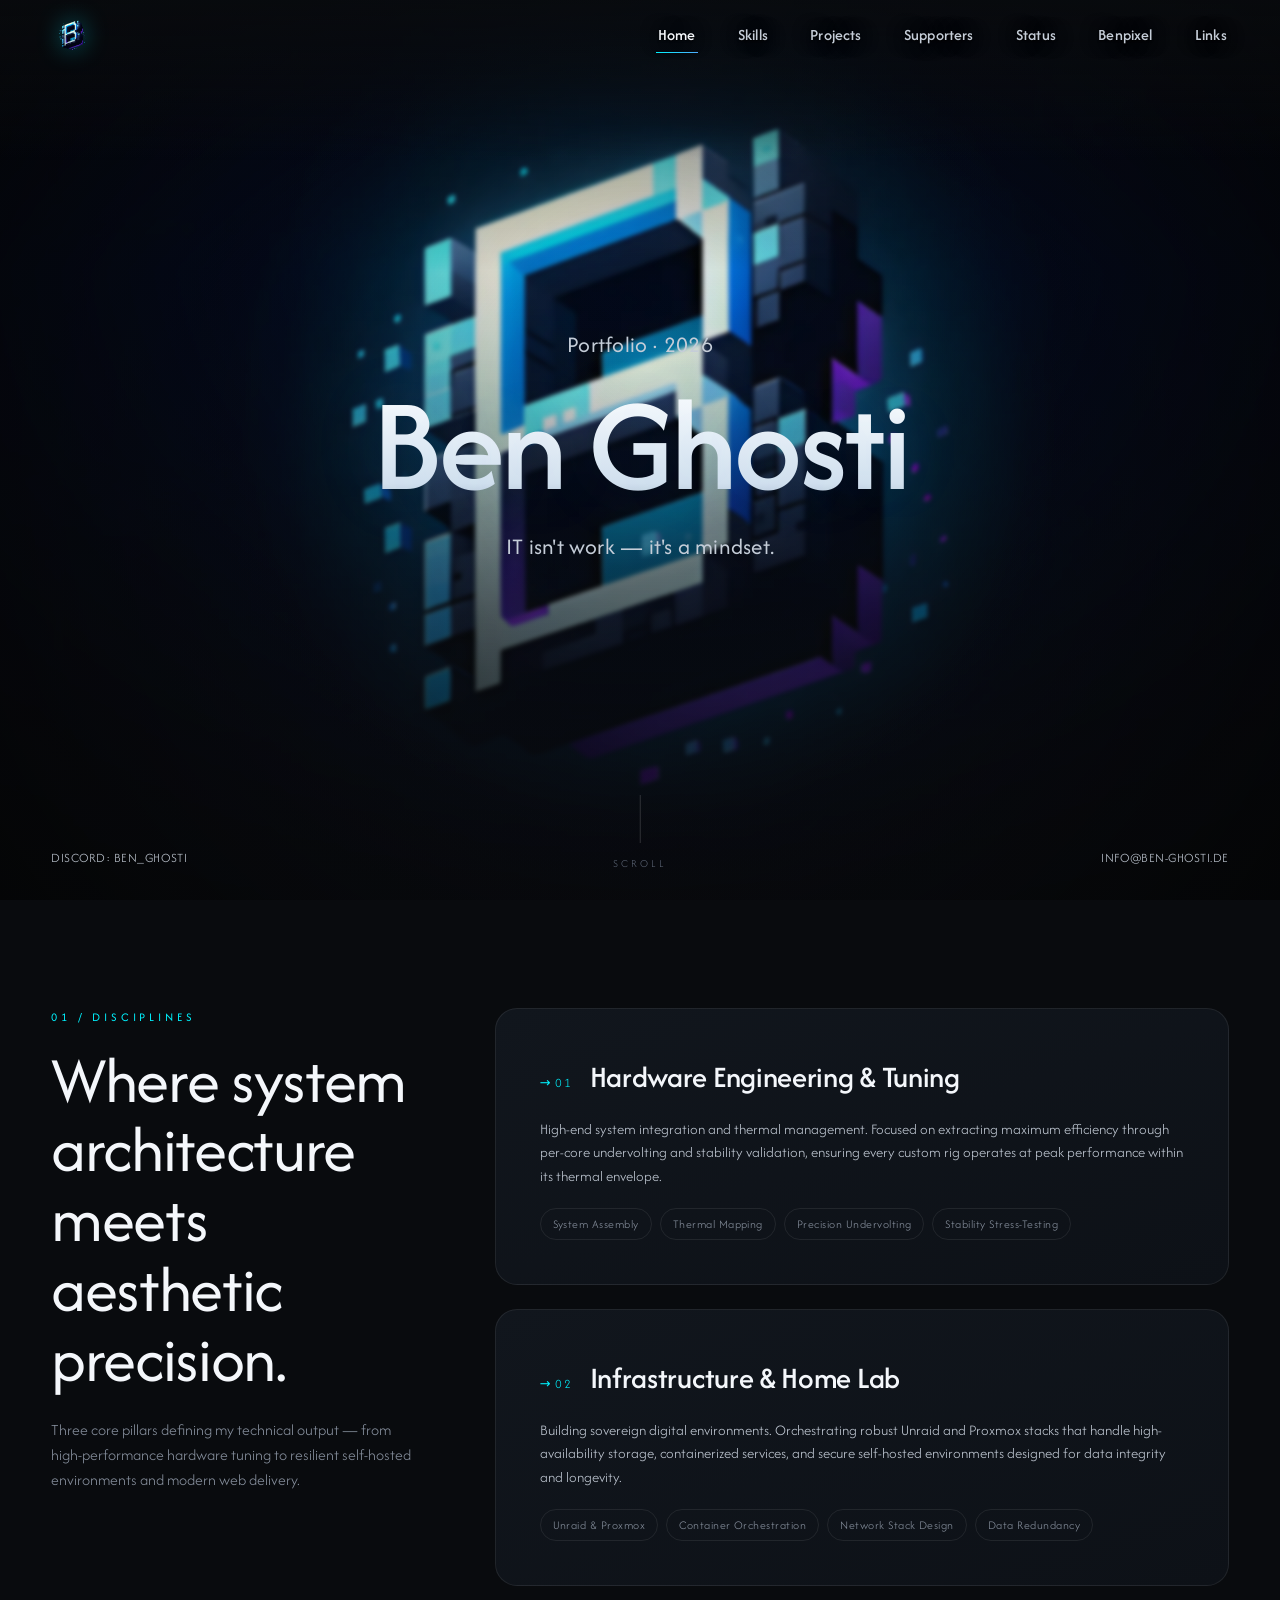
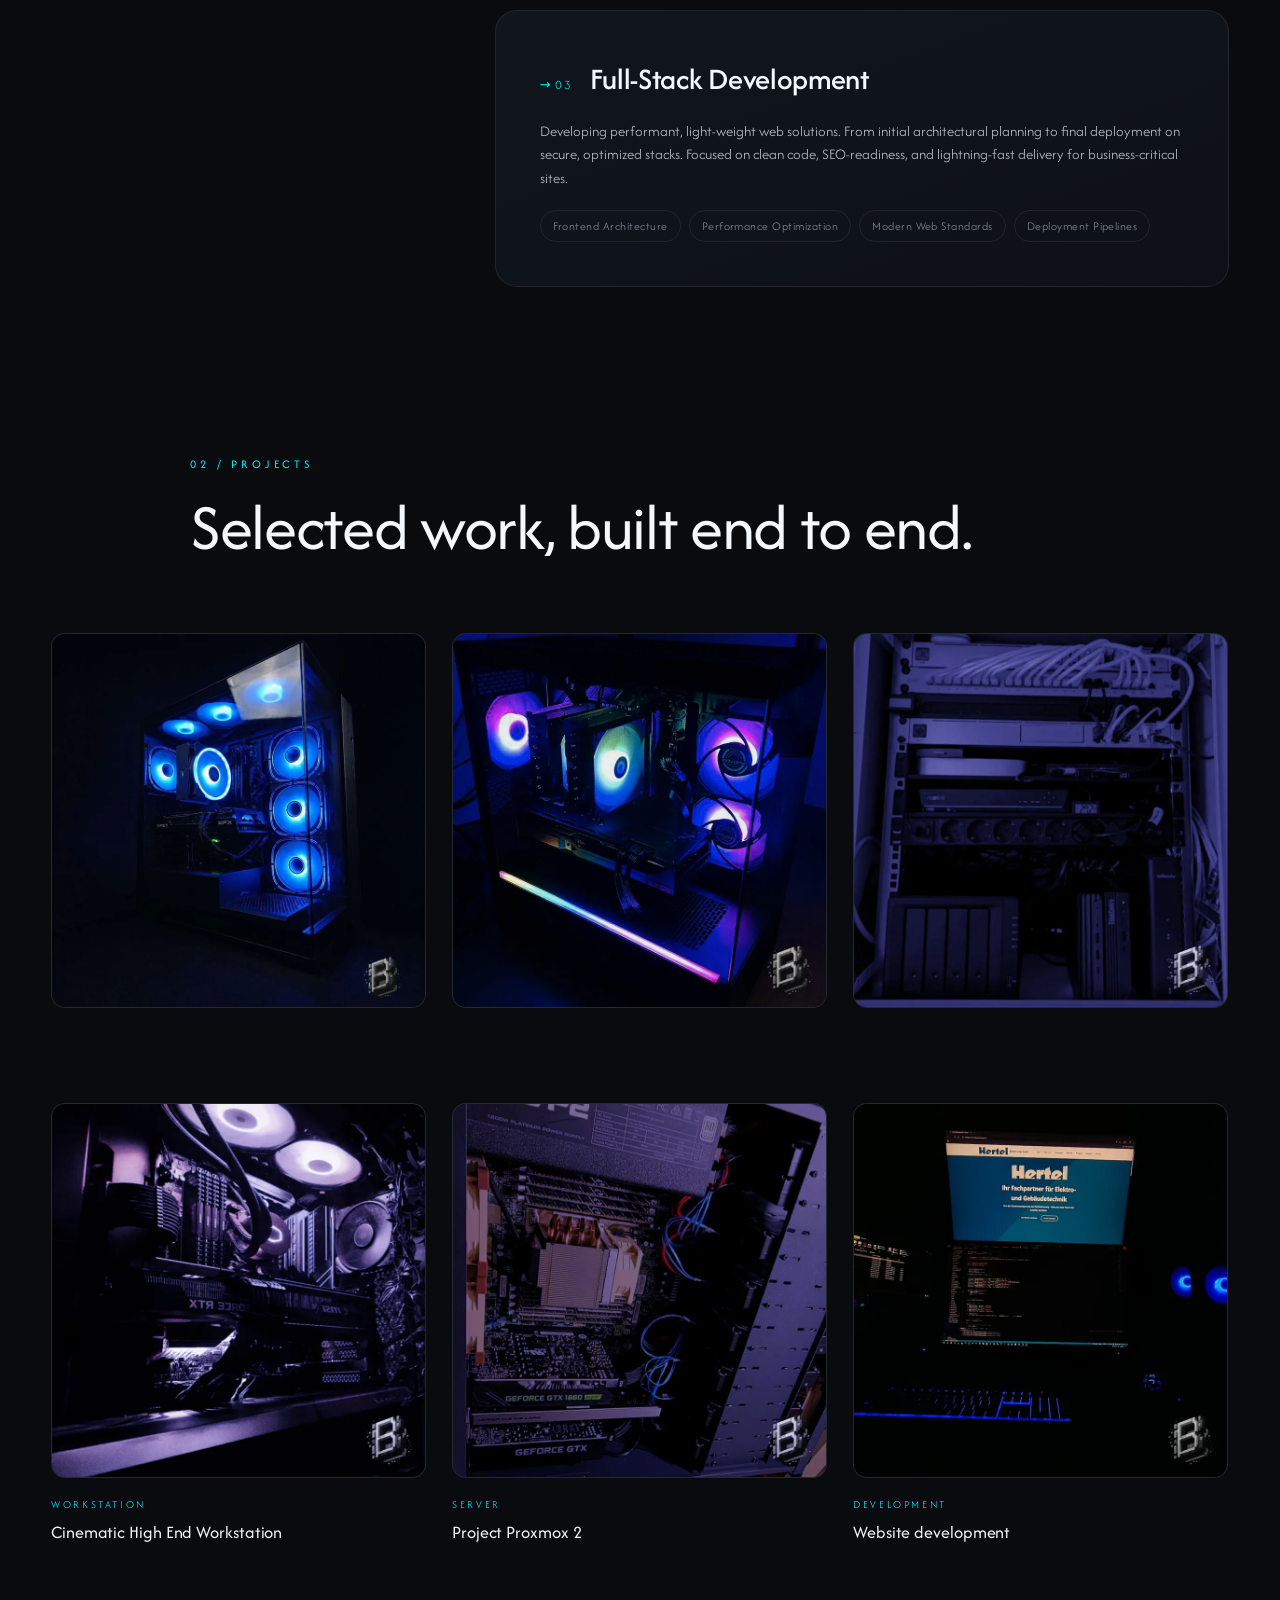
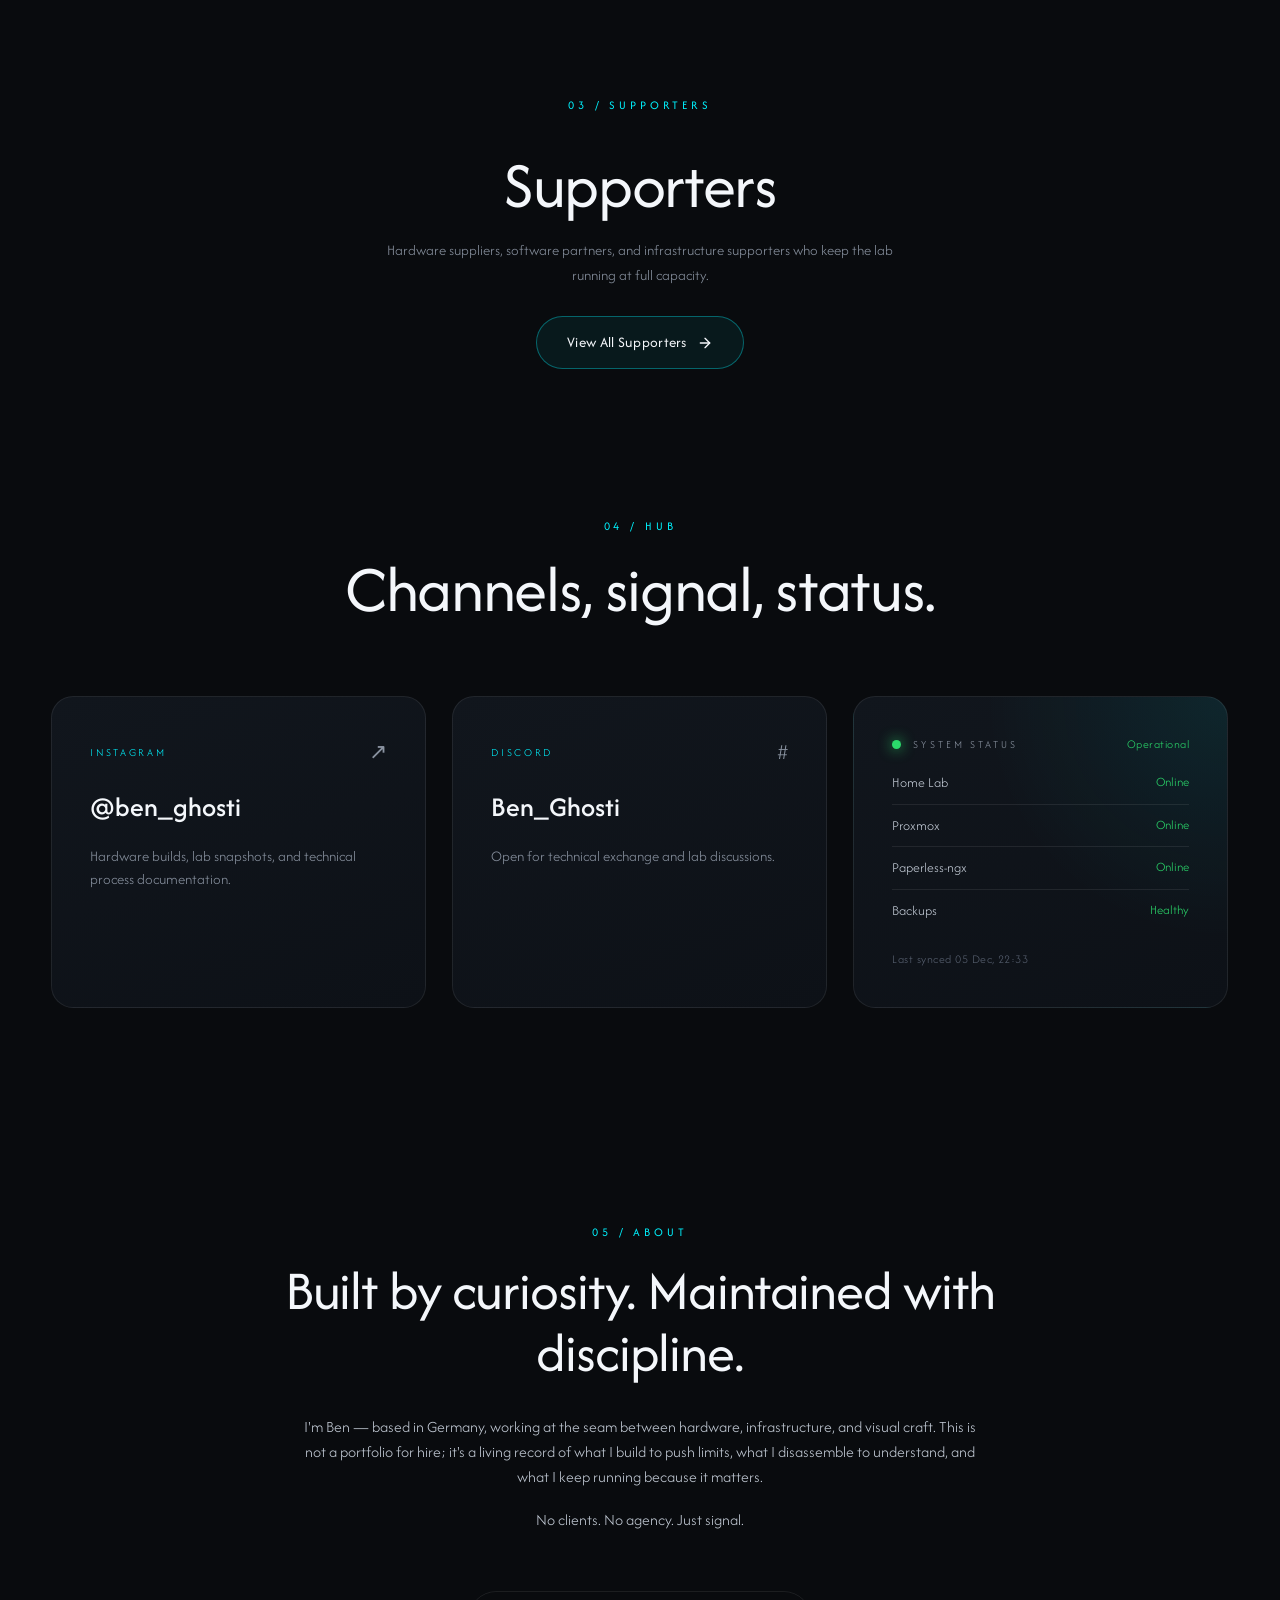
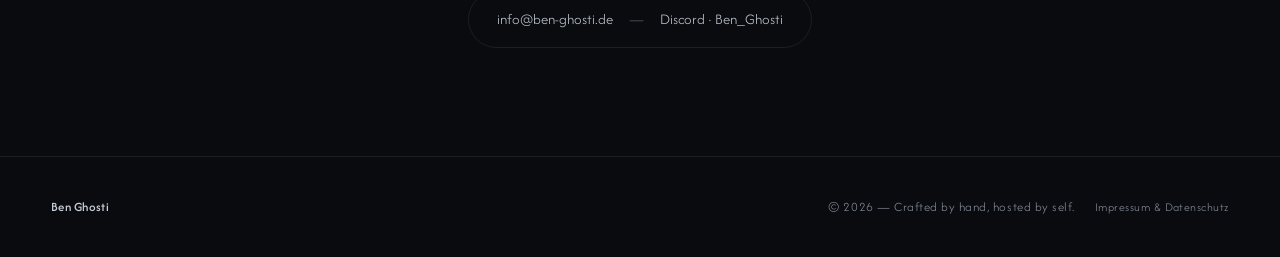
==== commit 737897bc: "Refine hero backdrop and typography Blur the portfolio hero image via CSS, enlarge the hero eyebrow " ====
--- a/index.html
+++ b/index.html
@@ -12,7 +12,7 @@
 <link rel="preload" href="assets/fonts/afacad-flux-latin.woff2" as="font" type="font/woff2" crossorigin/>
 <!-- Preload für optimierten LCP (Above-the-Fold Hero-Image) -->
 <link as="image" fetchpriority="high" href="assets/images/hero-bg.webp" rel="preload" type="image/webp"/>
-<link href="assets/css/style.css?v=20261116-8" rel="stylesheet"/>
+<link href="assets/css/style.css?v=20261116-11" rel="stylesheet"/>
 <link rel="canonical" href="https://ben-ghosti.de/" />
 <!-- JSON-LD für Sitelinks und Such-Integration -->
 <script type="application/ld+json">
--- a/assets/css/style.css
+++ b/assets/css/style.css
@@ -244,6 +244,9 @@
   width: 100%;
   height: 100%;
   object-fit: cover;
+  filter: blur(2px);
+  transform: scale(1.02);
+  transform-origin: center;
   opacity: 0;
   animation: heroFadeIn 1400ms var(--ease-premium) 120ms forwards;
   will-change: opacity;
@@ -276,7 +279,7 @@
   font-size: 13px;
   font-weight: 300;
   letter-spacing: 0.04em;
-  color: var(--ink-2);
+  color: var(--ink-1);
   text-transform: uppercase;
   z-index: 2;
   
@@ -313,11 +316,10 @@
   padding: 0 0 8px;
 }
 .hero-eyebrow {
-  margin: 0 0 14px;
-  font-size: 13px;
-  letter-spacing: 0.32em;
-  text-transform: uppercase;
-  color: var(--ink-2);
+  margin: 0 0 18px;
+  font-size: clamp(18px, 1.8vw, 25px);
+  letter-spacing: 0.01em;
+  color: var(--ink-1);
   font-weight: 400;
 }
 .hero-title {
@@ -334,9 +336,9 @@
 }
 .hero-tagline {
   margin: 20px auto 0;
-  font-size: clamp(16px, 1.6vw, 22px);
+  font-size: clamp(18px, 1.8vw, 25px);
   color: var(--ink-1);
-  font-weight: 300;
+  font-weight: 400;
   letter-spacing: 0.01em;
 }
 
